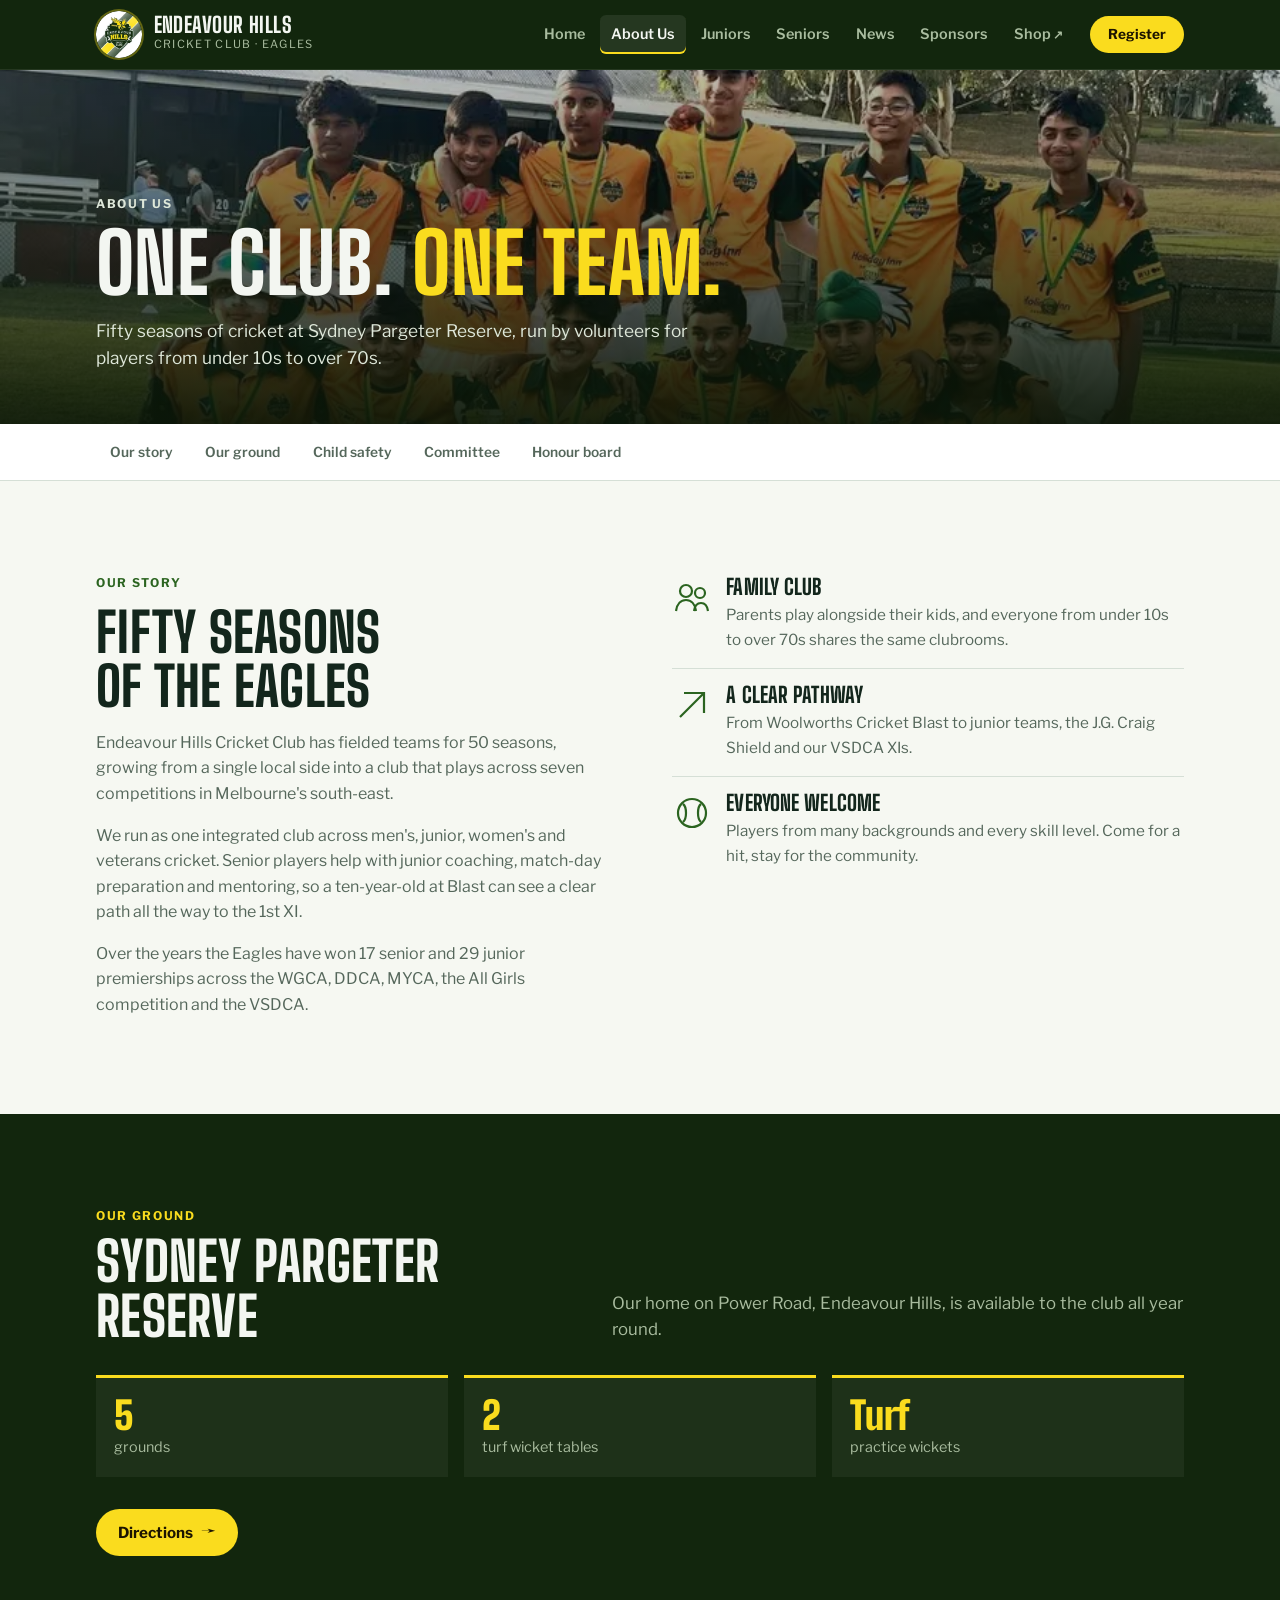
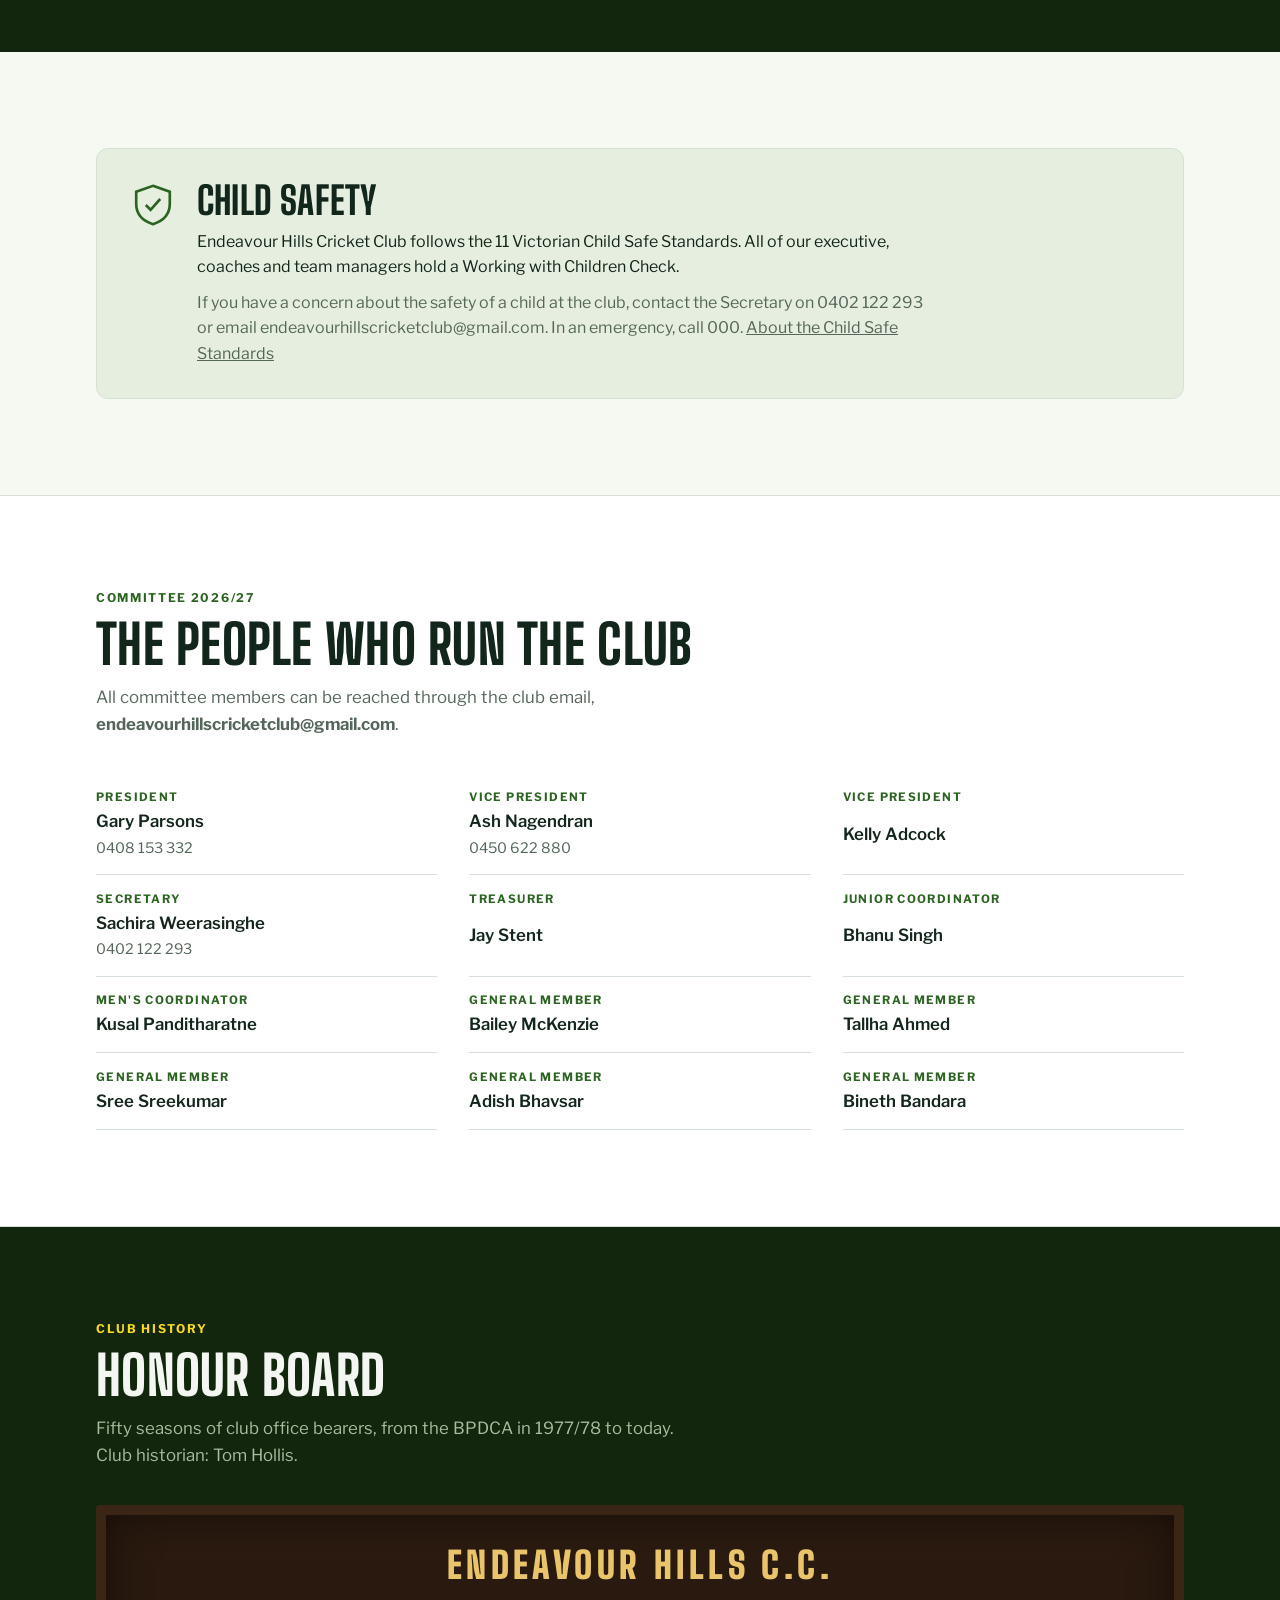
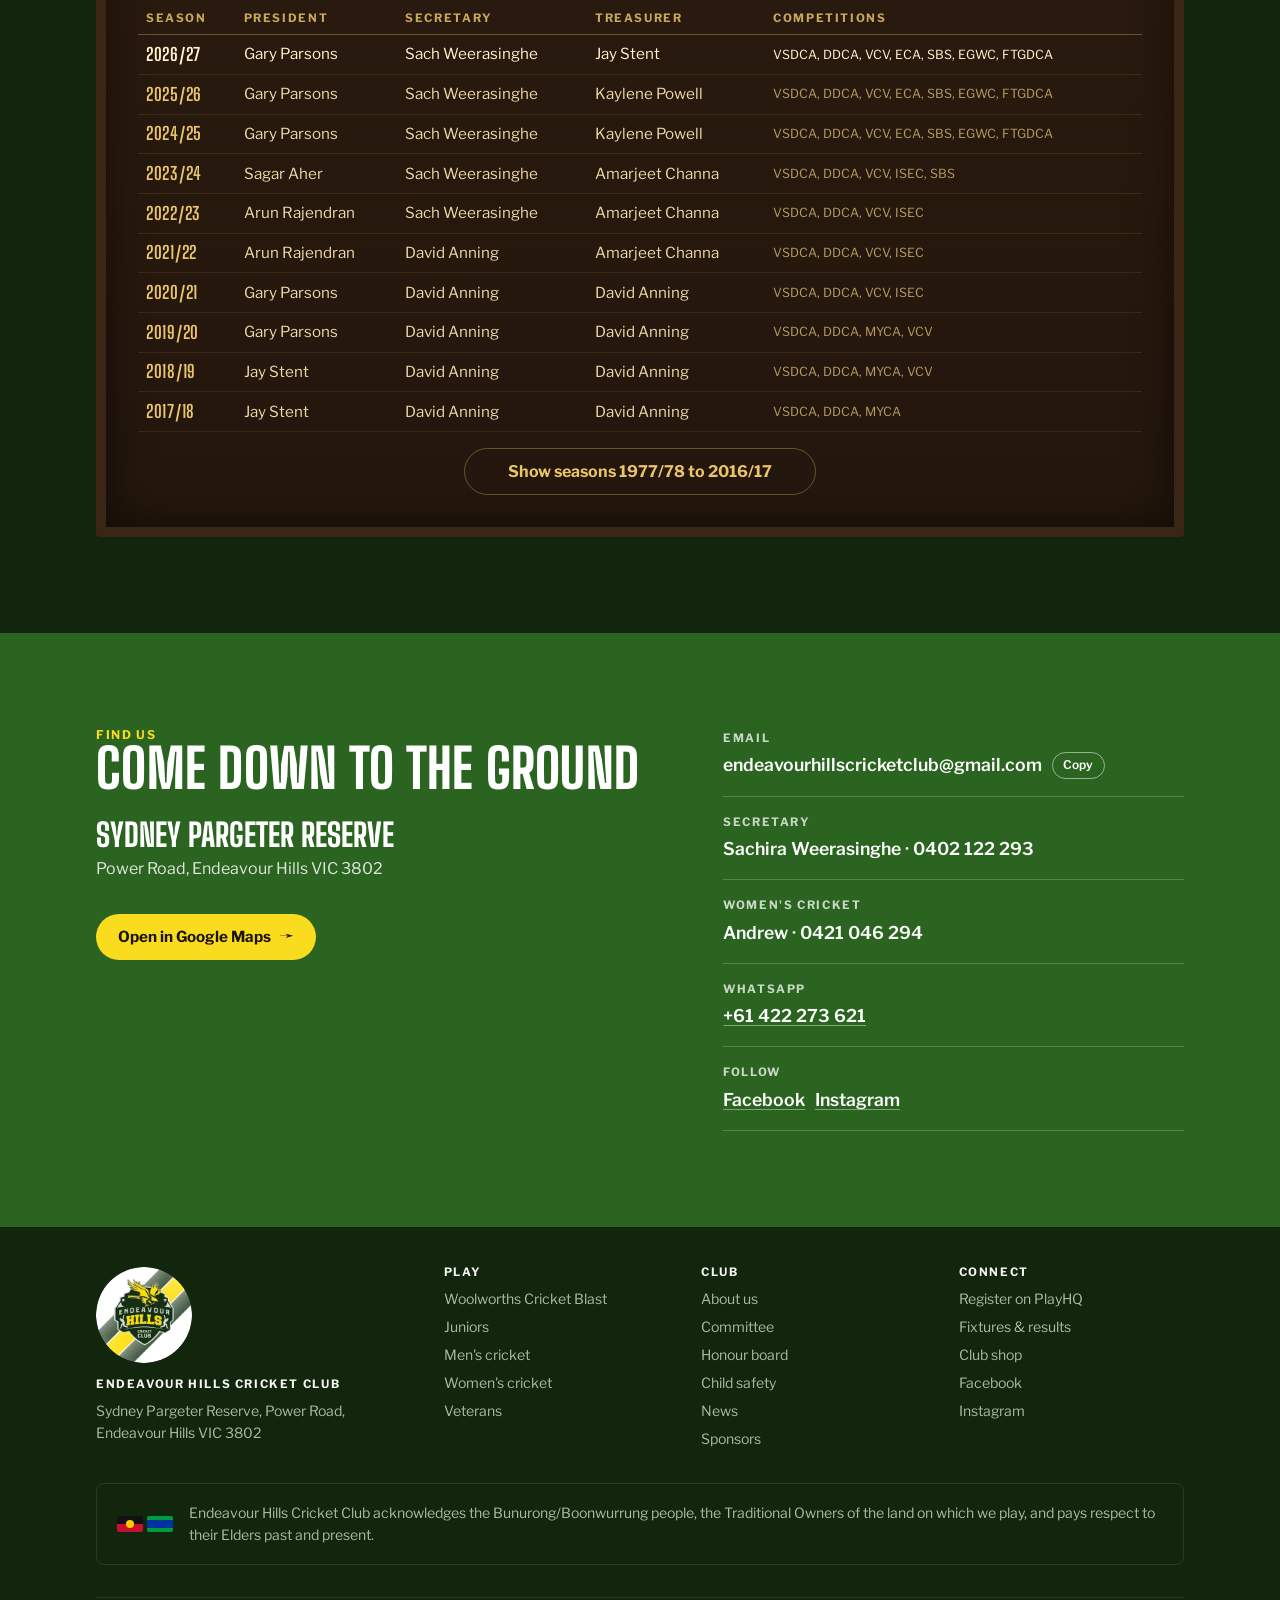
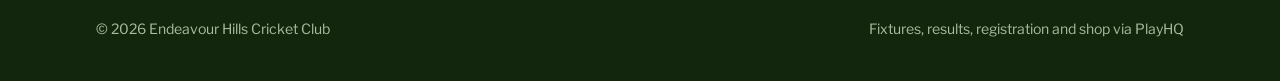
==== about.html @ a8a94d8c "Add files via upload" ====
<!doctype html>
<html lang="en-AU">
<head>
<meta charset="utf-8">
<meta name="viewport" content="width=device-width, initial-scale=1, viewport-fit=cover">
<title>About Us · Endeavour Hills CC</title>
<meta name="description" content="About Endeavour Hills Cricket Club: one-team club, child safety, our ground, the 2026/27 committee and a 50-season honour board.">
<meta property="og:title" content="About Us · Endeavour Hills CC">
<meta property="og:description" content="About Endeavour Hills Cricket Club: one-team club, child safety, our ground, the 2026/27 committee and a 50-season honour board.">
<meta property="og:type" content="website">
<meta property="og:image" content="images/logo-512.webp">
<meta name="theme-color" content="#12260d">
<link rel="icon" type="image/webp" href="images/favicon.webp">
<link rel="preconnect" href="https://fonts.googleapis.com">
<link rel="preconnect" href="https://fonts.gstatic.com" crossorigin>
<link rel="stylesheet" href="https://fonts.googleapis.com/css2?family=Big+Shoulders+Display:wght@600;800;900&family=Libre+Franklin:wght@400;500;600;700&display=swap">
<link rel="stylesheet" href="styles.css">
</head>
<body>
<a class="skip" href="#main">Skip to content</a>
<header class="site-head">
  <div class="wrap head-row">
    <a class="brand" href="index.html" aria-label="Endeavour Hills Cricket Club home">
      <img class="crest" src="images/logo-160.webp" alt="" width="46" height="46">
      <span><b>Endeavour Hills</b><small>Cricket Club · Eagles</small></span>
    </a>
    <nav class="nav" aria-label="Main">
      <a href="index.html">Home</a>
      <a href="about.html" aria-current="page">About Us</a>
      <a href="juniors.html">Juniors</a>
      <a href="seniors.html">Seniors</a>
      <a href="news.html">News</a>
      <a href="sponsors.html">Sponsors</a>
      <a class="ext" href="https://www.playhq.com/cricket-australia/org/endeavour-hills-cricket-club/f1b54310/shop">Shop</a>
    </nav>
    <a class="btn btn-gold head-cta" href="https://www.playhq.com/cricket-australia/org/endeavour-hills-cricket-club/f1b54310">Register</a>
  </div>
</header>

<main id="main">
<section class="page-hero photo" style="background-image: url(images/u14-ftgdca.webp); --pos: 50% 30%">
  <div class="wrap">
    <p class="eyebrow">About us</p>
    <h1>One club. <em>One team.</em></h1>
    <p>Fifty seasons of cricket at Sydney Pargeter Reserve, run by volunteers for players from under 10s to over 70s.</p>
  </div>
</section>
<nav class="subnav" aria-label="On this page"><div class="wrap"><a href="#story">Our story</a><a href="#ground">Our ground</a><a href="#child-safe">Child safety</a><a href="#committee">Committee</a><a href="#history">Honour board</a></div></nav>

<section id="story">
  <div class="wrap about-grid">
    <div class="prose">
      <p class="eyebrow">Our story</p>
      <h2>Fifty seasons of the Eagles</h2>
      <p>Endeavour Hills Cricket Club has fielded teams for 50 seasons, growing from a single local side into a club that plays across seven competitions in Melbourne's south-east.</p>
      <p>We run as one integrated club across men's, junior, women's and veterans cricket. Senior players help with junior coaching, match-day preparation and mentoring, so a ten-year-old at Blast can see a clear path all the way to the 1st XI.</p>
      <p>Over the years the Eagles have won 17 senior and 29 junior premierships across the WGCA, DDCA, MYCA, the All Girls competition and the VSDCA.</p>
    </div>
    <div class="values">
      <div class="value">
        <svg viewBox="0 0 40 40" fill="none" stroke="currentColor" stroke-width="2.2" aria-hidden="true"><circle cx="14" cy="14" r="6"/><circle cx="28" cy="16" r="5"/><path d="M4 34c1-7 5-11 10-11s9 4 10 11M22 34c.7-5 3.3-8 7-8s6.3 3 7 8"/></svg>
        <div><h3>Family club</h3><p>Parents play alongside their kids, and everyone from under 10s to over 70s shares the same clubrooms.</p></div>
      </div>
      <div class="value">
        <svg viewBox="0 0 40 40" fill="none" stroke="currentColor" stroke-width="2.2" aria-hidden="true"><path d="M8 32 32 8M12 8h20v20"/></svg>
        <div><h3>A clear pathway</h3><p>From Woolworths Cricket Blast to junior teams, the J.G. Craig Shield and our VSDCA XIs.</p></div>
      </div>
      <div class="value">
        <svg viewBox="0 0 40 40" fill="none" stroke="currentColor" stroke-width="2.2" aria-hidden="true"><circle cx="20" cy="20" r="14"/><path d="M11 11c4 3 4 15 0 18M29 11c-4 3-4 15 0 18"/></svg>
        <div><h3>Everyone welcome</h3><p>Players from many backgrounds and every skill level. Come for a hit, stay for the community.</p></div>
      </div>
    </div>
  </div>
</section>

<section id="ground" class="dark-sec">
  <div class="wrap">
    <div class="intro2">
      <div class="section-head" style="margin:0">
        <p class="eyebrow">Our ground</p>
        <h2>Sydney Pargeter Reserve</h2>
      </div>
      <p class="lede">Our home on Power Road, Endeavour Hills, is available to the club all year round.</p>
    </div>
    <div class="facility">
      <div><b>5</b><span>grounds</span></div>
      <div><b>2</b><span>turf wicket tables</span></div>
      <div><b>Turf</b><span>practice wickets</span></div>
    </div>
    <div class="more-row"><a class="btn btn-gold" href="https://www.google.com/maps/search/?api=1&amp;query=Sydney+Pargeter+Reserve+Power+Road+Endeavour+Hills+VIC+3802">Directions <span class="arrow">→</span></a></div>
  </div>
</section>

<section id="child-safe">
  <div class="wrap">
    <div class="safe">
      <svg viewBox="0 0 40 40" fill="none" stroke="currentColor" stroke-width="2.2" aria-hidden="true"><path d="M20 4 34 9v10c0 9-6 14.5-14 17C12 33.5 6 28 6 19V9Z"/><path d="m14 20 4 4 8-9"/></svg>
      <div>
        <h2>Child safety</h2>
        <p>Endeavour Hills Cricket Club follows the 11 Victorian Child Safe Standards. All of our executive, coaches and team managers hold a Working with Children Check.</p>
        <p>If you have a concern about the safety of a child at the club, contact the Secretary on 0402 122 293 or email endeavourhillscricketclub@gmail.com. In an emergency, call 000. <a href="https://www.vic.gov.au/child-safe-standards">About the Child Safe Standards</a></p>
      </div>
    </div>
  </div>
</section>

<section id="committee" class="alt">
  <div class="wrap">
    <div class="section-head">
      <p class="eyebrow">Committee 2026/27</p>
      <h2>The people who run the club</h2>
      <p class="lede">All committee members can be reached through the club email, <strong>endeavourhillscricketclub@gmail.com</strong>.</p>
    </div>
    <div class="committee">
      <div class="member"><span class="role">President</span><span class="name">Gary Parsons</span><span class="phone">0408 153 332</span></div>
      <div class="member"><span class="role">Vice President</span><span class="name">Ash Nagendran</span><span class="phone">0450 622 880</span></div>
      <div class="member"><span class="role">Vice President</span><span class="name">Kelly Adcock</span></div>
      <div class="member"><span class="role">Secretary</span><span class="name">Sachira Weerasinghe</span><span class="phone">0402 122 293</span></div>
      <div class="member"><span class="role">Treasurer</span><span class="name">Jay Stent</span></div>
      <div class="member"><span class="role">Junior Coordinator</span><span class="name">Bhanu Singh</span></div>
      <div class="member"><span class="role">Men's Coordinator</span><span class="name">Kusal Panditharatne</span></div>
      <div class="member"><span class="role">General Member</span><span class="name">Bailey McKenzie</span></div>
      <div class="member"><span class="role">General Member</span><span class="name">Tallha Ahmed</span></div>
      <div class="member"><span class="role">General Member</span><span class="name">Sree Sreekumar</span></div>
      <div class="member"><span class="role">General Member</span><span class="name">Adish Bhavsar</span></div>
      <div class="member"><span class="role">General Member</span><span class="name">Bineth Bandara</span></div>
    </div>
  </div>
</section>

<section id="history" class="honour">
  <div class="wrap">
    <div class="section-head">
      <p class="eyebrow">Club history</p>
      <h2>Honour board</h2>
      <p class="lede">Fifty seasons of club office bearers, from the BPDCA in 1977/78 to today. Club historian: Tom Hollis.</p>
    </div>
    <div class="board">
      <p class="board-title">Endeavour Hills C.C.</p>
      <div class="board-scroll">
        <table>
          <thead><tr><th>Season</th><th>President</th><th>Secretary</th><th>Treasurer</th><th>Competitions</th></tr></thead>
          <tbody>
            <tr class="now"><td>2026/27</td><td>Gary Parsons</td><td>Sach Weerasinghe</td><td>Jay Stent</td><td class="comp">VSDCA, DDCA, VCV, ECA, SBS, EGWC, FTGDCA</td></tr>
            <tr><td>2025/26</td><td>Gary Parsons</td><td>Sach Weerasinghe</td><td>Kaylene Powell</td><td class="comp">VSDCA, DDCA, VCV, ECA, SBS, EGWC, FTGDCA</td></tr>
            <tr><td>2024/25</td><td>Gary Parsons</td><td>Sach Weerasinghe</td><td>Kaylene Powell</td><td class="comp">VSDCA, DDCA, VCV, ECA, SBS, EGWC, FTGDCA</td></tr>
            <tr><td>2023/24</td><td>Sagar Aher</td><td>Sach Weerasinghe</td><td>Amarjeet Channa</td><td class="comp">VSDCA, DDCA, VCV, ISEC, SBS</td></tr>
            <tr><td>2022/23</td><td>Arun Rajendran</td><td>Sach Weerasinghe</td><td>Amarjeet Channa</td><td class="comp">VSDCA, DDCA, VCV, ISEC</td></tr>
            <tr><td>2021/22</td><td>Arun Rajendran</td><td>David Anning</td><td>Amarjeet Channa</td><td class="comp">VSDCA, DDCA, VCV, ISEC</td></tr>
            <tr><td>2020/21</td><td>Gary Parsons</td><td>David Anning</td><td>David Anning</td><td class="comp">VSDCA, DDCA, VCV, ISEC</td></tr>
            <tr><td>2019/20</td><td>Gary Parsons</td><td>David Anning</td><td>David Anning</td><td class="comp">VSDCA, DDCA, MYCA, VCV</td></tr>
            <tr><td>2018/19</td><td>Jay Stent</td><td>David Anning</td><td>David Anning</td><td class="comp">VSDCA, DDCA, MYCA, VCV</td></tr>
            <tr><td>2017/18</td><td>Jay Stent</td><td>David Anning</td><td>David Anning</td><td class="comp">VSDCA, DDCA, MYCA</td></tr>
          </tbody>
        </table>
      </div>
      <details>
        <summary>Show seasons 1977/78 to 2016/17</summary>
        <div class="board-scroll">
          <table>
            <thead><tr><th>Season</th><th>President</th><th>Secretary</th><th>Treasurer</th><th>Competitions</th></tr></thead>
            <tbody>
              <tr><td>2016/17</td><td>Darren Goodson / Tom Hollis</td><td>David Anning</td><td>David Anning</td><td class="comp">VSDCA, DDCA, MCA</td></tr>
              <tr><td>2015/16</td><td>Darren Goodson</td><td>David Anning</td><td>David Anning</td><td class="comp">VSDCA, DDCA, MCA</td></tr>
              <tr><td>2014/15</td><td>Darren Goodson</td><td>David Anning</td><td>David Anning</td><td class="comp">VSDCA, DDCA, MCA</td></tr>
              <tr><td>2013/14</td><td>Darren Goodson</td><td>David Anning</td><td>David Anning</td><td class="comp">VSDCA, DDCA</td></tr>
              <tr><td>2012/13</td><td>Darren Goodson</td><td>David Anning</td><td>David Anning</td><td class="comp">VSDCA, DDCA</td></tr>
              <tr><td>2011/12</td><td>Darren Goodson</td><td>David Anning</td><td>Reg Pickering</td><td class="comp">VSDCA, DDCA</td></tr>
              <tr><td>2010/11</td><td>Darren Goodson</td><td>David Anning</td><td>Reg Pickering</td><td class="comp">VSDCA, DDCA</td></tr>
              <tr><td>2009/10</td><td>Darren Goodson</td><td>David Anning</td><td>Reg Pickering</td><td class="comp">VSDCA, DDCA</td></tr>
              <tr><td>2008/09</td><td>Darren Goodson</td><td>David Anning</td><td>Reg Pickering</td><td class="comp">VSDCA, DDCA</td></tr>
              <tr><td>2007/08</td><td>Darren Goodson</td><td>David Anning</td><td>Reg Pickering</td><td class="comp">VSDCA, DDCA</td></tr>
              <tr><td>2006/07</td><td>Darren Goodson</td><td>David Anning</td><td>Reg Pickering</td><td class="comp">VSDCA, DDCA</td></tr>
              <tr><td>2005/06</td><td>Darren Goodson</td><td>David Anning</td><td>Reg Pickering</td><td class="comp">VSDCA, DDCA</td></tr>
              <tr><td>2004/05</td><td>Mark Stevens</td><td>David Anning</td><td>David Anning</td><td class="comp">VSDCA, DDCA</td></tr>
              <tr><td>2003/04</td><td>Wes Dunkley</td><td>David Anning</td><td>David Anning</td><td class="comp">VSDCA, DDCA</td></tr>
              <tr><td>2002/03</td><td>Wes Dunkley</td><td>John Feild</td><td>David Anning</td><td class="comp">VSDCA, DDCA</td></tr>
              <tr><td>2001/02</td><td>Wes Dunkley</td><td>John Feild</td><td>David Anning</td><td class="comp">VSDCA, DDCA</td></tr>
              <tr><td>2000/01</td><td>Greg Hutchinson</td><td>John Feild</td><td>David Anning</td><td class="comp">VSDCA, DDCA</td></tr>
              <tr><td>1999/00</td><td>Greg Hutchinson</td><td>John Feild</td><td>David Anning</td><td class="comp">VSDCA, DDCA</td></tr>
              <tr><td>1998/99</td><td>Greg Hutchinson</td><td>Reg Pickering</td><td>David Anning</td><td class="comp">VSDCA, DDCA</td></tr>
              <tr><td>1997/98</td><td>Rick Cove</td><td>Reg Pickering</td><td>David Anning</td><td class="comp">DDCA</td></tr>
              <tr><td>1996/97</td><td>Rick Cove</td><td>Reg Pickering</td><td>David Anning</td><td class="comp">DDCA</td></tr>
              <tr><td>1995/96</td><td>Rick Cove</td><td>Reg Pickering</td><td>Grant Lingwood-Smith</td><td class="comp">DDCA</td></tr>
              <tr><td>1994/95</td><td>David Anning</td><td>Reg Pickering</td><td>John Feild</td><td class="comp">DDCA</td></tr>
              <tr><td>1993/94</td><td>David Anning</td><td>Reg Pickering</td><td>Gordon Edwards</td><td class="comp">DDCA</td></tr>
              <tr><td>1992/93</td><td>David Anning</td><td>Reg Pickering</td><td>Martin Evans</td><td class="comp">DDCA</td></tr>
              <tr><td>1991/92</td><td>David Anning</td><td>Reg Pickering</td><td>Martin Evans</td><td class="comp">DDCA</td></tr>
              <tr><td>1990/91</td><td>David Anning</td><td>Reg Pickering</td><td>Martin Evans</td><td class="comp">DDCA</td></tr>
              <tr><td>1989/90</td><td>David Anning</td><td>Reg Pickering</td><td>George Marin</td><td class="comp">DDCA</td></tr>
              <tr><td>1988/89</td><td>Anuerin Williams</td><td>Reg Pickering</td><td>Martin Evans</td><td class="comp">DDCA</td></tr>
              <tr><td>1987/88</td><td>David Anning</td><td>Leigh Pettigrew</td><td>Martin Evans</td><td class="comp">DDCA</td></tr>
              <tr><td>1986/87</td><td>David Anning</td><td>Robert Boxall</td><td>Martin Evans</td><td class="comp">DDCA</td></tr>
              <tr><td>1985/86</td><td>David Anning</td><td>Robert Boxall</td><td>Greg Durham</td><td class="comp">DDCA</td></tr>
              <tr><td>1984/85</td><td>Paul Archer</td><td>Robert Boxall</td><td>Greg Durham</td><td class="comp">DDCA</td></tr>
              <tr><td>1983/84</td><td>Paul Archer</td><td>Cathy Anning</td><td>Greg Durham</td><td class="comp">WGCA</td></tr>
              <tr><td>1982/83</td><td>Greg Jones</td><td>Chris Thompson</td><td>Dale Oorloff</td><td class="comp">WGCA</td></tr>
              <tr><td>1981/82</td><td>Greg Jones</td><td>Lindsey Hardman</td><td>George Marin</td><td class="comp">WGCA</td></tr>
              <tr><td>1980/81</td><td>Leigh Pettigrew</td><td>Guy Dunkley</td><td>Jeff Williams</td><td class="comp">WGCA</td></tr>
              <tr><td>1979/80</td><td>Lindsey Hardman</td><td>Leigh Pettigrew</td><td>Robin Hardman</td><td class="comp">BPDCA</td></tr>
              <tr><td>1978/79</td><td>Chris Reynolds</td><td>Ray Cook</td><td>Paul Lelkes</td><td class="comp">BPDCA</td></tr>
              <tr><td>1977/78</td><td>Andy O&#x27;Sullivan</td><td>Ray Cook</td><td>Mary Cook</td><td class="comp">BPDCA</td></tr>
            </tbody>
          </table>
        </div>
      </details>
    </div>
  </div>
</section>

<section id="contact" class="contact">
  <div class="wrap contact-grid">
    <div>
      <p class="eyebrow">Find us</p>
      <h2>Come down to the ground</h2>
      <div class="ground">
        <b>Sydney Pargeter Reserve</b>
        <span>Power Road, Endeavour Hills VIC 3802</span>
      </div>
      <div class="hero-ctas">
        <a class="btn btn-gold" href="https://www.google.com/maps/search/?api=1&amp;query=Sydney+Pargeter+Reserve+Power+Road+Endeavour+Hills+VIC+3802">Open in Google Maps <span class="arrow">→</span></a>
      </div>
    </div>
    <div class="contact-list">
      <div class="contact-item">
        <span class="k">Email</span>
        <span class="v"><span class="copy-src">endeavourhillscricketclub@gmail.com</span><button class="copy" type="button" data-copy="endeavourhillscricketclub@gmail.com">Copy</button></span>
      </div>
      <div class="contact-item"><span class="k">Secretary</span><span class="v">Sachira Weerasinghe · 0402 122 293</span></div>
      <div class="contact-item"><span class="k">Women's cricket</span><span class="v">Andrew · 0421 046 294</span></div>
      <div class="contact-item"><span class="k">WhatsApp</span><span class="v"><a href="https://wa.me/61422273621">+61 422 273 621</a></span></div>
      <div class="contact-item"><span class="k">Follow</span><span class="v"><a href="https://www.facebook.com/EHCCEagles">Facebook</a> <a href="https://www.instagram.com/ehcc.eagles/">Instagram</a></span></div>
    </div>
  </div>
</section>
</main>

<footer class="foot">
  <div class="wrap">
    <div class="foot-grid">
      <div class="foot-club">
        <img class="foot-crest" src="images/logo-512.webp" alt="Endeavour Hills Cricket Club logo" width="96" height="96">
        <h4>Endeavour Hills Cricket Club</h4>
        <p>Sydney Pargeter Reserve, Power Road,<br>Endeavour Hills VIC 3802</p>
      </div>
      <div>
        <h4>Play</h4>
        <ul><li><a href="juniors.html#blast">Woolworths Cricket Blast</a></li><li><a href="juniors.html">Juniors</a></li><li><a href="seniors.html">Men's cricket</a></li><li><a href="seniors.html#women">Women's cricket</a></li><li><a href="seniors.html#veterans">Veterans</a></li></ul>
      </div>
      <div>
        <h4>Club</h4>
        <ul><li><a href="about.html">About us</a></li><li><a href="about.html#committee">Committee</a></li><li><a href="about.html#history">Honour board</a></li><li><a href="about.html#child-safe">Child safety</a></li><li><a href="news.html">News</a></li><li><a href="sponsors.html">Sponsors</a></li></ul>
      </div>
      <div>
        <h4>Connect</h4>
        <ul><li><a href="https://www.playhq.com/cricket-australia/org/endeavour-hills-cricket-club/f1b54310">Register on PlayHQ</a></li><li><a href="https://www.playhq.com/cricket-australia/org/endeavour-hills-cricket-club/f1b54310">Fixtures &amp; results</a></li><li><a href="https://www.playhq.com/cricket-australia/org/endeavour-hills-cricket-club/f1b54310/shop">Club shop</a></li><li><a href="https://www.facebook.com/EHCCEagles">Facebook</a></li><li><a href="https://www.instagram.com/ehcc.eagles/">Instagram</a></li></ul>
      </div>
    </div>
    <div class="ack">
      <div class="ack-flags" aria-hidden="true"><span class="ab"></span><span class="ts"></span></div>
      <p>Endeavour Hills Cricket Club acknowledges the Bunurong/Boonwurrung people, the Traditional Owners of the land on which we play, and pays respect to their Elders past and present.</p>
    </div>
    <div class="foot-base"><span>© 2026 Endeavour Hills Cricket Club</span><span>Fixtures, results, registration and shop via PlayHQ</span></div>
  </div>
</footer>

<div class="lightbox" id="lightbox" hidden role="dialog" aria-modal="true" aria-label="Photo viewer">
  <button type="button" id="lightbox-close">Close</button>
  <img id="lightbox-img" alt="">
</div>
<script src="script.js"></script>
</body>
</html>
---- styles.css ----
/* Layout: clubhouse scoreboard hero, then a junior-to-veteran pathway, honour board, and plain club info. */
:root {
  --paper: #f6f8f2;
  --surface: #ffffff;
  --ink: #13261c;
  --muted: #55675b;
  --line: #d5dfd6;
  --green: #2b6420;
  --green-soft: #e6efdf;
  --gold: #fadc1e;
  --gold-ink: #6b5a00;
  --board: #12260d;
  --board-2: #1a3416;
  --board-ink: #f3f6f1;
  --board-dim: #a9bc9f;
  --f-display: "Big Shoulders Display", "Arial Narrow", "Roboto Condensed", Impact, sans-serif;
  --f-body: "Libre Franklin", "Helvetica Neue", Arial, sans-serif;
  --wrap: 72rem;
}
@media (prefers-color-scheme: dark) {
  :root:not([data-theme="light"]) {
    --paper: #0d150a; --surface: #141f10; --ink: #e8eee4; --muted: #a2b39a; --line: #263822;
    --green: #8fd06a; --green-soft: #1d3317; --gold: #fadc1e; --gold-ink: #fadc1e;
    color-scheme: dark;
  }
}
:root[data-theme="dark"] {
  --paper: #0d150a; --surface: #141f10; --ink: #e8eee4; --muted: #a2b39a; --line: #263822;
  --green: #8fd06a; --green-soft: #1d3317; --gold: #fadc1e; --gold-ink: #fadc1e;
  color-scheme: dark;
}

* { box-sizing: border-box; }
html { scroll-behavior: smooth; }
[id] { scroll-margin-top: 5.5rem; }
@media (prefers-reduced-motion: reduce) { html { scroll-behavior: auto; } * { animation: none !important; transition: none !important; } }
body { margin: 0; background: var(--paper); color: var(--ink); font: 400 1rem/1.6 var(--f-body); }
a { color: inherit; }
:focus-visible { outline: 3px solid var(--gold); outline-offset: 2px; border-radius: 3px; }
.wrap { max-width: var(--wrap); margin-inline: auto; padding-inline: clamp(1rem, 4vw, 2rem); }
h1, h2, h3 { font-family: var(--f-display); font-weight: 800; line-height: 1; text-wrap: balance; margin: 0; letter-spacing: .005em; }
h2 { font-size: clamp(2.2rem, 5vw, 3.4rem); text-transform: uppercase; }
h3 { font-size: 1.6rem; text-transform: uppercase; }
p { margin: 0; }
.eyebrow { font: 700 .75rem/1 var(--f-body); letter-spacing: .14em; text-transform: uppercase; color: var(--green); }
.lede { color: var(--muted); max-width: 38rem; font-size: 1.05rem; }
section { padding-block: clamp(3.5rem, 8vw, 6rem); }
.section-head { display: grid; gap: .8rem; margin-bottom: 2.25rem; }

/* Buttons */
.btn { display: inline-flex; align-items: center; gap: .5rem; padding: .8rem 1.25rem; border-radius: 999px; font: 700 .95rem/1 var(--f-body); text-decoration: none; border: 2px solid transparent; transition: transform .15s ease, background-color .15s ease; }
.btn:hover { transform: translateY(-1px); }
.btn-gold { background: var(--gold); color: #1c1400; }
.btn-gold:hover { background: #ffe95c; }
.btn-ghost { border-color: rgba(255,255,255,.4); color: var(--board-ink); }
.btn-ghost:hover { background: rgba(255,255,255,.08); }
.btn-line { border-color: var(--line); color: var(--ink); background: var(--surface); }
.btn-line:hover { border-color: var(--green); }
.arrow { font-family: var(--f-display); font-size: 1.1em; }

/* Header */
.site-head { position: sticky; top: env(safe-area-inset-top, 0px); z-index: 20; background: var(--board); color: var(--board-ink); border-bottom: 1px solid rgba(255,255,255,.08); }
.head-row { display: flex; align-items: center; gap: 1rem; padding-block: .7rem; }
.brand { display: flex; align-items: center; gap: .7rem; text-decoration: none; flex-shrink: 0; }
.brand .crest { width: 2.9rem; height: 2.9rem; border-radius: 50%; display: block; box-shadow: 0 0 0 2px rgba(250,220,30,.35); }
.brand b { display: block; font: 800 1.35rem/0.95 var(--f-display); text-transform: uppercase; letter-spacing: .02em; }
.brand small { display: block; font-size: .7rem; letter-spacing: .12em; text-transform: uppercase; color: var(--board-dim); }
.nav { display: flex; gap: .2rem; margin-left: auto; overflow-x: auto; scrollbar-width: none; }
.nav::-webkit-scrollbar { display: none; }
.nav a { padding: .5rem .7rem; border-radius: 6px; text-decoration: none; font-weight: 600; font-size: .9rem; white-space: nowrap; color: var(--board-dim); }
.nav a:hover { color: var(--board-ink); background: rgba(255,255,255,.06); }
.head-cta { padding: .6rem 1rem; font-size: .85rem; flex-shrink: 0; }
@media (max-width: 860px) {
  .head-row { flex-wrap: wrap; row-gap: .4rem; }
  .nav { order: 3; width: 100%; margin-left: -.7rem; }
  .head-cta { margin-left: auto; }
}

/* Hero */
.hero { background: var(--board); color: var(--board-ink); padding-block: clamp(2.5rem, 6vw, 4.5rem) clamp(3rem, 7vw, 5rem); position: relative; overflow: hidden; }
.hero::before { content: ""; position: absolute; inset: 0; background: repeating-linear-gradient(90deg, transparent 0 7.5rem, rgba(255,255,255,.025) 7.5rem 15rem); pointer-events: none; }
.hero-grid { position: relative; display: grid; grid-template-columns: minmax(0, 1fr); gap: clamp(2rem, 5vw, 4rem); align-items: center; }
@media (max-width: 860px) { .hero-grid { grid-template-columns: minmax(0, 1fr); } }
.hero .eyebrow { color: var(--gold); }
.hero h1 { max-width: 16ch; font-size: clamp(3.2rem, 9vw, 6.4rem); text-transform: uppercase; line-height: .88; margin-top: 1rem; }
.hero h1 em { font-style: normal; color: var(--gold); }
.hero p.sub { margin-top: 1.4rem; max-width: 34rem; font-size: 1.1rem; color: var(--board-dim); }
.hero p.sub strong { color: var(--board-ink); font-weight: 600; }
.hero-ctas { display: flex; flex-wrap: wrap; gap: .75rem; margin-top: 2rem; }

/* Scoreboard */
.scoreboard { background: var(--board-2); border: 6px solid #24421d; border-radius: 6px; padding: 1rem; box-shadow: inset 0 0 0 1px rgba(255,255,255,.05), 0 20px 50px rgba(0,0,0,.35); }
.sb-title { display: flex; justify-content: space-between; align-items: baseline; gap: 1rem; padding: .2rem .3rem .9rem; border-bottom: 1px dashed rgba(255,255,255,.18); margin-bottom: .8rem; }
.sb-title span { font: 800 1.5rem/1 var(--f-display); letter-spacing: .08em; text-transform: uppercase; }
.sb-name { display: inline-flex; align-items: center; gap: .55rem; }
.sb-name img { width: 2.1rem; height: 2.1rem; border-radius: 50%; }
.sb-title small { font-size: .7rem; letter-spacing: .14em; text-transform: uppercase; color: var(--board-dim); }
.sb-row { display: flex; align-items: center; justify-content: space-between; gap: .75rem; padding: .45rem .3rem; }
.sb-row + .sb-row { border-top: 1px solid rgba(255,255,255,.06); }
.sb-label { font: 600 1.05rem/1.1 var(--f-display); letter-spacing: .1em; text-transform: uppercase; color: var(--board-dim); }
.tiles { display: flex; gap: .3rem; }
.tile { display: grid; place-items: center; min-width: 2.6rem; height: 3.1rem; padding-inline: .35rem; background: #070f05; color: var(--board-ink); border-radius: 3px; font: 900 2.1rem/1 var(--f-display); font-variant-numeric: tabular-nums; box-shadow: inset 0 -1.55rem 0 rgba(255,255,255,.03), inset 0 0 0 1px rgba(255,255,255,.06); position: relative; }
.tile::after { content: ""; position: absolute; left: 0; right: 0; top: 50%; height: 1px; background: rgba(0,0,0,.6); }
.tile.gold { color: var(--gold); }
.tile.wide { font-size: 1.55rem; letter-spacing: .04em; }
.sb-foot { margin-top: .8rem; padding: .7rem .3rem 0; border-top: 1px dashed rgba(255,255,255,.18); font-size: .78rem; letter-spacing: .1em; text-transform: uppercase; color: var(--board-dim); display: flex; justify-content: space-between; gap: 1rem; flex-wrap: wrap; }

/* Quick links strip */
.quick { background: var(--gold); color: #1c1400; }
.quick-row { display: grid; grid-template-columns: repeat(4, minmax(0, 1fr)); }
.quick a { display: flex; justify-content: space-between; align-items: center; gap: .5rem; padding: 1.1rem 1rem; text-decoration: none; font: 800 1.3rem/1 var(--f-display); text-transform: uppercase; letter-spacing: .03em; border-left: 1px solid rgba(0,0,0,.12); }
.quick a:last-child { border-right: 1px solid rgba(0,0,0,.12); }
.quick a:hover { background: rgba(0,0,0,.06); }
@media (max-width: 760px) { .quick-row { grid-template-columns: repeat(2, minmax(0, 1fr)); } .quick a { border-bottom: 1px solid rgba(0,0,0,.12); } }

/* Pathway */
.pathway { display: grid; grid-template-columns: repeat(3, minmax(0, 1fr)); gap: 1rem; }
@media (max-width: 960px) { .pathway { grid-template-columns: repeat(2, minmax(0, 1fr)); } }
@media (max-width: 600px) { .pathway { grid-template-columns: minmax(0, 1fr); } }
.path { background: var(--surface); border: 1px solid var(--line); border-radius: 10px; overflow: hidden; display: grid; grid-template-rows: auto 1fr; min-width: 0; }
.path-photo { margin: 0; aspect-ratio: 3 / 2; max-width: 100%; overflow: hidden; background: var(--board-2); position: relative; }
.path-photo img { width: 100%; height: 100%; object-fit: cover; display: block; }
.path-photo figcaption { position: absolute; left: .6rem; bottom: .6rem; right: .6rem; font-size: .72rem; font-weight: 600; letter-spacing: .04em; color: #fff; background: rgba(10,20,8,.72); padding: .3rem .55rem; border-radius: 4px; width: fit-content; max-width: calc(100% - 1.2rem); }
.path-photo.vets { display: grid; place-items: center; align-content: center; gap: .6rem; background: radial-gradient(circle at 50% 40%, var(--board-2), var(--board)); color: var(--board-ink); }
.path-photo.vets img { width: 5.5rem; height: 5.5rem; border-radius: 50%; }
.path-photo.vets span { font: 900 2.1rem/1 var(--f-display); letter-spacing: .08em; color: var(--gold); }
.path-body { padding: 1.3rem 1.4rem 1.4rem; display: grid; grid-template-rows: auto auto 1fr auto; gap: .8rem; }
.path-top { display: flex; justify-content: space-between; align-items: center; gap: .5rem; }
.age { font: 800 1.05rem/1 var(--f-display); letter-spacing: .06em; text-transform: uppercase; background: var(--green-soft); color: var(--green); padding: .4rem .6rem; border-radius: 4px; }
.path-kind { font-size: .72rem; letter-spacing: .12em; text-transform: uppercase; color: var(--muted); font-weight: 600; }
.path p { color: var(--muted); font-size: .95rem; }
.facts { display: grid; gap: .35rem; font-size: .88rem; margin: 0; }
.facts div { display: grid; grid-template-columns: 4.6rem minmax(0, 1fr); gap: .5rem; }
.facts dt { font-weight: 700; color: var(--ink); }
.facts dd { margin: 0; color: var(--muted); }
.path a.more { font-weight: 700; color: var(--green); text-decoration: none; font-size: .92rem; }
.path a.more:hover { text-decoration: underline; }
.path.feature { background: var(--board); color: var(--board-ink); border-color: var(--board); }
.path.feature .age { background: var(--gold); color: #1c1400; }
.path.feature p, .path.feature dd, .path.feature .path-kind { color: var(--board-dim); }
.path.feature dt { color: var(--board-ink); }
.path.feature a.more { color: var(--gold); }
.round-year { margin-top: 1.5rem; padding: 1rem 1.25rem; border: 1px dashed var(--line); border-radius: 10px; color: var(--muted); font-size: .95rem; }
.round-year strong { color: var(--ink); }

/* News */
.news-grid { display: grid; grid-template-columns: repeat(2, minmax(0, 1fr)); gap: 2rem 1.5rem; }
@media (max-width: 860px) { .news-grid { grid-template-columns: minmax(0, 1fr); } }
.post { border-top: 3px solid var(--ink); padding-top: 1.1rem; display: grid; grid-template-columns: minmax(0, 9.5rem) minmax(0, 1fr); gap: 1.1rem; align-items: start; min-width: 0; }
@media (max-width: 460px) { .post { grid-template-columns: minmax(0, 1fr); } .poster { max-width: 14rem; } }
.poster { display: block; padding: 0; border: 1px solid var(--line); border-radius: 6px; overflow: hidden; background: var(--board); cursor: zoom-in; aspect-ratio: 4 / 5; width: 100%; max-width: 100%; position: relative; }
.poster img { width: 100%; height: 100%; object-fit: cover; object-position: top; display: block; transition: transform .2s ease; }
.poster:hover img { transform: scale(1.03); }
.poster::after { content: "View"; position: absolute; right: .4rem; bottom: .4rem; font: 700 .68rem/1 var(--f-body); letter-spacing: .08em; text-transform: uppercase; background: rgba(0,0,0,.65); color: #fff; padding: .3rem .45rem; border-radius: 3px; }
.post-body { display: grid; gap: .65rem; align-content: start; min-width: 0; }
.post .when { font-size: .75rem; letter-spacing: .12em; text-transform: uppercase; color: var(--green); font-weight: 700; }
.post h3 { font-size: 1.75rem; }
.post p { color: var(--muted); font-size: .95rem; }
.post ul { margin: 0; padding-left: 1.1rem; color: var(--muted); display: grid; gap: .2rem; font-size: .93rem; }
.post .note { font-size: .88rem; padding: .7rem .9rem; background: var(--green-soft); border-radius: 6px; color: var(--ink); }
.squad { list-style: none; padding: 0 !important; display: grid !important; grid-template-columns: repeat(2, minmax(0, 1fr)); gap: .15rem 1rem !important; color: var(--ink) !important; font-size: .9rem; }
.post a.more { font-weight: 700; color: var(--green); text-decoration: none; font-size: .92rem; }
.post a.more:hover { text-decoration: underline; }

/* Premiers */
.premiers { background: var(--surface); border-top: 1px solid var(--line); }
.flags { display: grid; grid-template-columns: repeat(2, minmax(0, 1fr)); gap: 1.25rem; }
@media (max-width: 700px) { .flags { grid-template-columns: minmax(0, 1fr); } }
.flag { margin: 0; display: grid; gap: .7rem; min-width: 0; }
.flag button { padding: 0; border: 0; border-radius: 8px; overflow: hidden; cursor: zoom-in; aspect-ratio: 4 / 3; max-width: 100%; background: var(--board); display: block; }
.flag img { width: 100%; height: 100%; object-fit: cover; display: block; transition: transform .25s ease; }
.flag button:hover img { transform: scale(1.02); }
.flag.wide { grid-column: 1 / -1; }
.flag.wide button { aspect-ratio: 1999 / 1413; }
.flag-note { font-size: .9rem; color: var(--muted); margin-top: -.3rem; }
.flag figcaption { display: flex; justify-content: space-between; align-items: baseline; gap: 1rem; flex-wrap: wrap; }
.flag figcaption b { font: 800 1.45rem/1 var(--f-display); text-transform: uppercase; }
.flag figcaption span { font-size: .8rem; letter-spacing: .1em; text-transform: uppercase; color: var(--muted); font-weight: 600; }

/* Lightbox */
.lightbox { position: fixed; inset: 0; z-index: 50; background: rgba(5,10,4,.9); display: grid; place-items: center; padding: calc(env(safe-area-inset-top, 0px) + 3.5rem) 1rem calc(env(safe-area-inset-bottom, 0px) + 1rem); }
.lightbox img { max-width: min(100%, 60rem); max-height: 100%; object-fit: contain; border-radius: 4px; box-shadow: 0 20px 60px rgba(0,0,0,.5); }
.lightbox button { position: absolute; top: calc(env(safe-area-inset-top, 0px) + .8rem); right: 1rem; font: 700 .9rem/1 var(--f-body); padding: .65rem 1rem; border-radius: 999px; border: 1px solid rgba(255,255,255,.4); background: transparent; color: #fff; cursor: pointer; }

/* About */
.about { background: var(--surface); border-block: 1px solid var(--line); }
.about-grid { display: grid; grid-template-columns: minmax(0, 1fr) minmax(0, 1fr); gap: clamp(2rem, 5vw, 4rem); }
@media (max-width: 860px) { .about-grid { grid-template-columns: minmax(0, 1fr); } }
.prose { display: grid; gap: 1rem; max-width: 36rem; }
.prose p { color: var(--muted); }
.prose p:first-child { color: var(--ink); font-size: 1.15rem; }
.values { display: grid; gap: 1rem; align-content: start; }
.value { display: grid; grid-template-columns: 2.5rem minmax(0, 1fr); gap: .9rem; padding-bottom: 1rem; border-bottom: 1px solid var(--line); }
.value:last-child { border-bottom: 0; }
.value svg { width: 2.5rem; height: 2.5rem; color: var(--green); }
.value h3 { font-size: 1.35rem; margin-bottom: .3rem; }
.value p { color: var(--muted); font-size: .95rem; }

/* Committee */
.committee { display: grid; grid-template-columns: repeat(3, minmax(0, 1fr)); gap: 0 2rem; }
@media (max-width: 860px) { .committee { grid-template-columns: repeat(2, minmax(0, 1fr)); } }
@media (max-width: 520px) { .committee { grid-template-columns: minmax(0, 1fr); } }
.member { display: grid; gap: .1rem; padding-block: .9rem; border-bottom: 1px solid var(--line); min-width: 0; }
.member .role { font-size: .72rem; letter-spacing: .12em; text-transform: uppercase; color: var(--green); font-weight: 700; }
.member .name { font-weight: 600; font-size: 1.05rem; }
.member .phone { font-size: .9rem; color: var(--muted); font-variant-numeric: tabular-nums; }

/* Honour board */
.honour { background: var(--board); color: var(--board-ink); }
.honour .eyebrow { color: var(--gold); }
.honour .lede { color: var(--board-dim); }
.board { background: linear-gradient(180deg, #2a1a0f, #23160c); border: 10px solid #3b2615; border-radius: 4px; padding: clamp(1rem, 3vw, 2rem); box-shadow: inset 0 0 40px rgba(0,0,0,.5); }
.board-title { text-align: center; font: 900 clamp(1.6rem, 4vw, 2.3rem)/1 var(--f-display); text-transform: uppercase; letter-spacing: .12em; color: #e9c46a; margin-bottom: 1.25rem; }
.board-scroll { overflow-x: auto; }
.board table { width: 100%; min-width: 34rem; border-collapse: collapse; color: #ecd9a8; font-variant-numeric: tabular-nums; }
.board th { font: 700 .72rem/1 var(--f-body); letter-spacing: .14em; text-transform: uppercase; text-align: left; padding: .6rem .5rem; color: #c9a95a; border-bottom: 1px solid rgba(233,196,106,.35); }
.board td { padding: .45rem .5rem; border-bottom: 1px solid rgba(233,196,106,.1); font-size: .95rem; }
.board td:first-child { font: 700 1.1rem/1 var(--f-display); letter-spacing: .04em; color: #e9c46a; white-space: nowrap; }
.board td.comp { font-size: .78rem; color: #b49a62; }
.board tr.now td { color: #fff3cf; }
.board details { margin-top: 1rem; }
.board summary { cursor: pointer; text-align: center; font-weight: 700; color: #e9c46a; padding: .6rem; border: 1px solid rgba(233,196,106,.35); border-radius: 999px; list-style: none; max-width: 22rem; margin-inline: auto; }
.board summary::-webkit-details-marker { display: none; }
.board details[open] summary { margin-bottom: 1rem; }

/* Sponsors */
.sponsors { display: grid; grid-template-columns: repeat(auto-fit, minmax(min(100%, 13rem), 1fr)); gap: 1rem; }
.sponsor { display: grid; grid-template-rows: auto 1fr; background: var(--surface); border: 1px solid var(--line); border-radius: 10px; overflow: hidden; text-decoration: none; transition: border-color .15s ease, transform .15s ease; min-width: 0; }
a.sponsor:hover { border-color: var(--green); transform: translateY(-2px); }
.plate { display: grid; place-items: center; height: 8.5rem; padding: 1rem 1.25rem; background: #ffffff; border-bottom: 1px solid var(--line); }
.plate.navy { background: #002154; }
.plate img { max-width: 100%; max-height: 100%; width: auto; height: auto; object-fit: contain; display: block; }
.sp-text { display: grid; gap: .3rem; align-content: start; padding: 1rem 1.2rem 1.2rem; }
.sponsor b { font: 800 1.2rem/1.05 var(--f-display); text-transform: uppercase; }
.sponsor .sp-text span { font-size: .86rem; color: var(--muted); }
.sponsor small { font-size: .8rem; color: var(--green); font-weight: 700; overflow-wrap: anywhere; }
.sponsor-cta { margin-top: 1.5rem; display: flex; flex-wrap: wrap; align-items: center; gap: 1rem; color: var(--muted); }

/* Find us + contact */
.contact { background: var(--green); color: #fff; }
:root[data-theme="dark"] .contact, .contact { --c-bg: var(--green); }
.contact-grid { display: grid; grid-template-columns: minmax(0, 1.1fr) minmax(0, .9fr); gap: clamp(2rem, 5vw, 4rem); }
@media (max-width: 860px) { .contact-grid { grid-template-columns: minmax(0, 1fr); } }
.contact .eyebrow { color: var(--gold); }
.contact h2 { color: #fff; }
.ground { margin-top: 1.5rem; display: grid; gap: .3rem; }
.ground b { font: 800 2rem/1 var(--f-display); text-transform: uppercase; }
.ground span { opacity: .85; }
.contact .btn-line { background: transparent; color: #fff; border-color: rgba(255,255,255,.5); }
.contact .btn-line:hover { border-color: #fff; }
.contact-list { display: grid; gap: 0; align-content: start; }
.contact-item { display: grid; gap: .25rem; padding-block: 1rem; border-bottom: 1px solid rgba(255,255,255,.2); }
.contact-item:first-child { padding-top: 0; }
.contact-item .k { font-size: .72rem; letter-spacing: .14em; text-transform: uppercase; opacity: .75; font-weight: 700; }
.contact-item .v { font-size: 1.1rem; font-weight: 600; overflow-wrap: anywhere; display: flex; flex-wrap: wrap; align-items: center; gap: .6rem; }
.contact-item a { text-decoration-color: rgba(255,255,255,.4); text-underline-offset: 3px; }
.copy { font: 600 .75rem/1 var(--f-body); padding: .4rem .65rem; border-radius: 999px; border: 1px solid rgba(255,255,255,.5); background: transparent; color: #fff; cursor: pointer; }
.copy:hover { background: rgba(255,255,255,.12); }
@media (prefers-color-scheme: dark) { :root:not([data-theme="light"]) .contact { background: #1a3a14; } }
:root[data-theme="dark"] .contact { background: #1a3a14; }

/* Footer */
.foot { background: var(--board); color: var(--board-dim); font-size: .88rem; padding-block: 2.5rem; }
.foot-grid { display: grid; grid-template-columns: minmax(0, 1.4fr) repeat(3, minmax(0, 1fr)); gap: 2rem; }
@media (max-width: 760px) { .foot-grid { grid-template-columns: repeat(2, minmax(0, 1fr)); } .foot-grid > :first-child { grid-column: 1 / -1; } }
.foot-crest { width: 6rem; height: 6rem; border-radius: 50%; display: block; margin-bottom: 1rem; }
.foot h4 { margin: 0 0 .6rem; font: 700 .72rem/1 var(--f-body); letter-spacing: .14em; text-transform: uppercase; color: var(--board-ink); }
.foot ul { list-style: none; margin: 0; padding: 0; display: grid; gap: .35rem; }
.foot a { text-decoration: none; }
.foot a:hover { color: var(--board-ink); }
.foot-base { margin-top: 2rem; padding-top: 1.25rem; border-top: 1px solid rgba(255,255,255,.08); display: flex; flex-wrap: wrap; justify-content: space-between; gap: .75rem; }

/* Load moment: scoreboard tiles flip in once */
@keyframes flip { from { transform: rotateX(-80deg); } to { transform: rotateX(0); } }
.tile { animation: flip .5s cubic-bezier(.2,.8,.2,1) both; transform-origin: 50% 50%; }
.sb-row:nth-of-type(2) .tile { animation-delay: .08s; }
.sb-row:nth-of-type(3) .tile { animation-delay: .16s; }
.sb-row:nth-of-type(4) .tile { animation-delay: .24s; }
.sb-row:nth-of-type(5) .tile { animation-delay: .32s; }

/* ---- Multi-page additions ---- */
.nav a[aria-current="page"] { color: var(--board-ink); background: rgba(255,255,255,.08); box-shadow: inset 0 -2px 0 var(--gold); }
.nav .ext::after { content: " \2197"; font-size: .8em; }
.page-hero { background: var(--board); color: var(--board-ink); padding-block: clamp(2.5rem, 6vw, 4rem); position: relative; overflow: hidden; }
.page-hero::before { content: ""; position: absolute; inset: 0; background: repeating-linear-gradient(90deg, transparent 0 7.5rem, rgba(255,255,255,.025) 7.5rem 15rem); pointer-events: none; }
.page-hero .wrap { position: relative; display: grid; gap: 1rem; }
.page-hero .eyebrow { color: var(--gold); }
.page-hero h1 { font-size: clamp(3rem, 8vw, 5.2rem); text-transform: uppercase; line-height: .9; }
.page-hero h1 em { font-style: normal; color: var(--gold); }
.page-hero p { color: var(--board-dim); max-width: 38rem; font-size: 1.08rem; }
.page-hero .hero-ctas { margin-top: .5rem; }
.alt { background: var(--surface); border-block: 1px solid var(--line); }
.split { display: grid; grid-template-columns: minmax(0, 1fr) minmax(0, 1fr); gap: clamp(1.75rem, 5vw, 3.5rem); align-items: center; }
.split.flip > :first-child { order: 2; }
@media (max-width: 860px) { .split { grid-template-columns: minmax(0, 1fr); } .split.flip > :first-child { order: 0; } }
.split-photo { margin: 0; border-radius: 10px; overflow: hidden; aspect-ratio: 4 / 3; max-width: 100%; background: var(--board-2); position: relative; }
.split-photo img { width: 100%; height: 100%; object-fit: cover; display: block; }
.split-photo figcaption { position: absolute; left: .75rem; bottom: .75rem; font-size: .78rem; font-weight: 600; color: #fff; background: rgba(10,20,8,.75); padding: .35rem .6rem; border-radius: 4px; max-width: calc(100% - 1.5rem); }
.split-body { display: grid; gap: 1rem; align-content: start; min-width: 0; }
.split-body h2 { font-size: clamp(2rem, 4.5vw, 3rem); }
.split-body p { color: var(--muted); }
.split-body .facts { font-size: .95rem; }
.split-body .facts div { grid-template-columns: 5.5rem minmax(0, 1fr); }
.split-body .note { font-size: .9rem; padding: .8rem 1rem; background: var(--green-soft); border-radius: 6px; color: var(--ink); }
.inline-poster { display: flex; align-items: center; gap: .9rem; }
.inline-poster .poster { width: 6.5rem; flex-shrink: 0; }
.inline-poster span { font-size: .9rem; color: var(--muted); }
.vets-panel { display: grid; place-items: center; align-content: center; gap: .8rem; background: radial-gradient(circle at 50% 40%, var(--board-2), var(--board)); }
.vets-panel img { width: 8rem; height: 8rem; border-radius: 50%; object-fit: cover; }
.vets-panel span { font: 900 2.6rem/1 var(--f-display); letter-spacing: .08em; color: var(--gold); }
.more-row { margin-top: 2rem; display: flex; flex-wrap: wrap; gap: .75rem; align-items: center; }
.strip { display: grid; grid-template-columns: repeat(5, minmax(0, 1fr)); gap: .75rem; }
@media (max-width: 860px) { .strip { grid-template-columns: repeat(3, minmax(0, 1fr)); } }
@media (max-width: 520px) { .strip { grid-template-columns: repeat(2, minmax(0, 1fr)); } }
.strip a { display: grid; place-items: center; height: 5.5rem; padding: .75rem 1rem; background: #ffffff; border: 1px solid var(--line); border-radius: 8px; transition: border-color .15s ease, transform .15s ease; }
.strip a.navy { background: #002154; }
.strip a:hover { border-color: var(--green); transform: translateY(-2px); }
.strip img { max-width: 100%; max-height: 100%; object-fit: contain; display: block; }


/* =================== v2 =================== */
.strip img { max-height: 4rem; width: auto; }
.post ul.chiplist { display: flex; flex-wrap: wrap; gap: .4rem; padding: 0; list-style: none; }
.btns { display: flex; flex-wrap: wrap; gap: .6rem; }
.sponsors { grid-template-columns: repeat(5, minmax(0, 1fr)); }
@media (max-width: 1100px) { .sponsors { grid-template-columns: repeat(3, minmax(0, 1fr)); } }
@media (max-width: 700px) { .sponsors { grid-template-columns: repeat(2, minmax(0, 1fr)); } }
@media (max-width: 440px) { .sponsors { grid-template-columns: minmax(0, 1fr); } }
.prose p.eyebrow { font-size: .75rem; color: var(--green); }
.page-hero .eyebrow { font-size: .75rem; }
.plate img { max-height: 6.5rem; }
.dark-sec .flag figcaption span, .dark-sec .flag-note { color: var(--board-dim); }
.dark-sec .flag figcaption b { color: var(--board-ink); }
[hidden] { display: none !important; }
img { max-width: 100%; }
.skip { position: absolute; left: -999px; top: .5rem; z-index: 60; background: var(--gold); color: #1c1400; padding: .6rem 1rem; border-radius: 6px; font-weight: 700; }
.skip:focus { left: 1rem; }

/* Home hero with photo mosaic */
.hero2 { background: var(--board); color: var(--board-ink); padding-block: clamp(2.25rem, 5vw, 4rem); position: relative; overflow: hidden; }
.hero2-grid { display: grid; grid-template-columns: minmax(0, 1fr) minmax(0, 1.05fr); gap: clamp(1.75rem, 4vw, 3.5rem); align-items: center; }
@media (max-width: 900px) { .hero2-grid { grid-template-columns: minmax(0, 1fr); } }
.hero2 .eyebrow { color: var(--gold); }
.hero2 h1 { font-size: clamp(3rem, 7.5vw, 5.6rem); text-transform: uppercase; line-height: .88; margin-top: .9rem; }
.hero2 h1 em { font-style: normal; color: var(--gold); }
.hero2 .sub { margin-top: 1.2rem; max-width: 33rem; font-size: 1.08rem; color: var(--board-dim); }
.hero2 .sub strong { color: var(--board-ink); font-weight: 600; }
.mosaic { display: grid; grid-template-columns: 1.35fr 1fr; grid-template-rows: 1fr 1fr; gap: .6rem; height: clamp(18rem, 36vw, 27rem); }
.mosaic figure { margin: 0; border-radius: 8px; overflow: hidden; position: relative; background: var(--board-2); min-height: 0; }
.mosaic figure:first-child { grid-row: 1 / 3; }
.mosaic img { width: 100%; height: 100%; object-fit: cover; display: block; }
.mosaic figcaption { position: absolute; left: .5rem; bottom: .5rem; font-size: .7rem; font-weight: 700; letter-spacing: .06em; text-transform: uppercase; color: #fff; background: rgba(8,16,6,.72); padding: .3rem .5rem; border-radius: 4px; }
@media (max-width: 520px) { .mosaic { height: 15rem; } }
.season-pill { display: inline-flex; align-items: center; gap: .5rem; margin-top: 1.4rem; font-size: .8rem; font-weight: 600; color: var(--board-dim); }
.season-pill::before { content: ""; width: .55rem; height: .55rem; border-radius: 50%; background: #5bd66b; box-shadow: 0 0 0 3px rgba(91,214,107,.2); }

/* Action tiles (register etc.) */
.actions { display: grid; grid-template-columns: repeat(4, minmax(0, 1fr)); gap: 0; background: var(--gold); }
@media (max-width: 860px) { .actions { grid-template-columns: repeat(2, minmax(0, 1fr)); } }
.action { display: grid; gap: .2rem; padding: 1.1rem clamp(1rem, 2.5vw, 1.5rem); text-decoration: none; color: #1c1400; border-right: 1px solid rgba(0,0,0,.12); border-bottom: 1px solid rgba(0,0,0,.12); transition: background-color .15s ease; }
.action:hover { background: rgba(0,0,0,.06); }
.action b { font: 800 1.35rem/1 var(--f-display); text-transform: uppercase; letter-spacing: .02em; display: flex; justify-content: space-between; gap: .5rem; }
.action span { font-size: .82rem; opacity: .8; }

/* What's on */
.whats-on { display: grid; grid-template-columns: repeat(4, minmax(0, 1fr)); gap: 1rem; }
@media (max-width: 960px) { .whats-on { grid-template-columns: repeat(2, minmax(0, 1fr)); } }
@media (max-width: 520px) { .whats-on { grid-template-columns: minmax(0, 1fr); } }
.event { display: grid; grid-template-columns: 4.2rem minmax(0, 1fr); gap: 1rem; align-items: start; padding: 1.1rem; background: var(--surface); border: 1px solid var(--line); border-radius: 10px; text-decoration: none; transition: border-color .15s ease, transform .15s ease; min-width: 0; }
.event:hover { border-color: var(--green); transform: translateY(-2px); }
.datebox { display: grid; place-items: center; text-align: center; background: var(--board); color: var(--board-ink); border-radius: 6px; padding: .5rem .25rem; gap: .1rem; }
.datebox small { font: 700 .66rem/1 var(--f-body); letter-spacing: .14em; text-transform: uppercase; color: var(--gold); }
.datebox b { font: 900 1.55rem/1 var(--f-display); letter-spacing: .02em; }
.event h3 { font-size: 1.3rem; overflow-wrap: anywhere; }
.event p { font-size: .88rem; color: var(--muted); margin-top: .3rem; }

/* News cards (home + related) */
.cards3 { display: grid; grid-template-columns: repeat(3, minmax(0, 1fr)); gap: 1.25rem; }
@media (max-width: 900px) { .cards3 { grid-template-columns: minmax(0, 1fr); } }
.ncard { display: grid; grid-template-rows: auto 1fr; background: var(--surface); border: 1px solid var(--line); border-radius: 10px; overflow: hidden; text-decoration: none; transition: border-color .15s ease, transform .15s ease; min-width: 0; }
.ncard:hover { border-color: var(--green); transform: translateY(-2px); }
.ncard .thumb { aspect-ratio: 16 / 10; max-width: 100%; background: var(--board); overflow: hidden; display: grid; place-items: center; }
.ncard .thumb img { width: 100%; height: 100%; object-fit: cover; object-position: top; display: block; }
.ncard .thumb.crest img { width: 6rem; height: 6rem; border-radius: 50%; object-fit: cover; }
.ncard .body { padding: 1.1rem 1.2rem 1.3rem; display: grid; gap: .5rem; align-content: start; }
.ncard h3 { font-size: 1.55rem; }
.ncard p { font-size: .9rem; color: var(--muted); }
.meta { display: flex; flex-wrap: wrap; align-items: center; gap: .5rem .7rem; font-size: .74rem; letter-spacing: .1em; text-transform: uppercase; color: var(--muted); font-weight: 600; }
.tag { display: inline-block; font: 700 .68rem/1 var(--f-body); letter-spacing: .1em; text-transform: uppercase; padding: .32rem .5rem; border-radius: 4px; background: var(--green-soft); color: var(--green); }
.tag.t-women { background: #f7e6ef; color: #8a2457; }
.tag.t-club { background: #fbf3c8; color: #6b5a00; }
.tag.t-seniors { background: #e2ebf7; color: #1f4f86; }
@media (prefers-color-scheme: dark) { :root:not([data-theme="light"]) .tag.t-women { background: #3a1a2a; color: #f2a7c9; } :root:not([data-theme="light"]) .tag.t-club { background: #3a3410; color: #f3dc6a; } :root:not([data-theme="light"]) .tag.t-seniors { background: #16283d; color: #9cc3f0; } }
:root[data-theme="dark"] .tag.t-women { background: #3a1a2a; color: #f2a7c9; }
:root[data-theme="dark"] .tag.t-club { background: #3a3410; color: #f3dc6a; }
:root[data-theme="dark"] .tag.t-seniors { background: #16283d; color: #9cc3f0; }

/* News page posts: poster and text-only variants */
.post.text-only { grid-template-columns: minmax(0, 1fr); }
.post .meta { margin-bottom: -.2rem; }
.news-list { display: grid; gap: 2.5rem; max-width: 56rem; }
.news-list .post { grid-template-columns: minmax(0, 12rem) minmax(0, 1fr); gap: 1.5rem; }
.news-list .post.text-only { grid-template-columns: minmax(0, 1fr); }
@media (max-width: 560px) { .news-list .post { grid-template-columns: minmax(0, 1fr); } }
.chiplist { display: flex; flex-wrap: wrap; gap: .4rem; margin: 0; padding: 0; list-style: none; }
.chiplist li { font-size: .82rem; padding: .3rem .55rem; border: 1px solid var(--line); border-radius: 999px; color: var(--ink); font-variant-numeric: tabular-nums; background: var(--surface); }

/* Photo page heroes */
.page-hero.photo { padding-block: clamp(4rem, 12vw, 8rem) clamp(2.25rem, 5vw, 3.25rem); background-color: var(--board); background-size: cover; background-position: var(--pos, center); }
.page-hero.photo::before { background: linear-gradient(180deg, rgba(10,22,8,.25) 0%, rgba(10,22,8,.6) 45%, rgba(10,22,8,.94) 100%); }
.page-hero.photo p { color: #dfe8da; }

/* On-page section navigation */
.subnav { position: sticky; top: calc(env(safe-area-inset-top, 0px) + 3.95rem); z-index: 15; background: var(--surface); border-bottom: 1px solid var(--line); }
@media (max-width: 860px) { .subnav { top: calc(env(safe-area-inset-top, 0px) + 6.6rem); } }
.subnav .wrap { display: flex; gap: .3rem; overflow-x: auto; scrollbar-width: none; padding-block: .55rem; }
.subnav .wrap::-webkit-scrollbar { display: none; }
.subnav a { white-space: nowrap; padding: .45rem .8rem; border-radius: 999px; text-decoration: none; font-weight: 600; font-size: .86rem; color: var(--muted); border: 1px solid transparent; }
.subnav a:hover { color: var(--ink); border-color: var(--line); }
[id] { scroll-margin-top: 8.5rem; }

/* Quick facts */
.qfacts { display: grid; grid-template-columns: repeat(auto-fit, minmax(min(100%, 7rem), 1fr)); gap: .6rem; }
.qfact { padding: .8rem .9rem; border: 1px solid var(--line); border-radius: 8px; background: var(--paper); display: grid; gap: .25rem; }
.alt .qfact { background: var(--paper); }
.qfact small { font: 700 .68rem/1 var(--f-body); letter-spacing: .12em; text-transform: uppercase; color: var(--green); }
.qfact b { font-weight: 600; font-size: .95rem; }

/* Associations table */
.tbl-wrap { overflow-x: auto; border: 1px solid var(--line); border-radius: 10px; background: var(--surface); }
.tbl { width: 100%; min-width: 30rem; border-collapse: collapse; font-size: .93rem; }
.tbl th { text-align: left; font: 700 .7rem/1 var(--f-body); letter-spacing: .12em; text-transform: uppercase; color: var(--muted); padding: .85rem 1rem; border-bottom: 1px solid var(--line); background: var(--paper); }
.tbl td { padding: .8rem 1rem; border-bottom: 1px solid var(--line); vertical-align: top; }
.tbl tr:last-child td { border-bottom: 0; }
.tbl td:first-child { font-weight: 700; }

/* Captains */
.captains { display: grid; grid-template-columns: repeat(4, minmax(0, 1fr)); gap: 1rem; }
@media (max-width: 860px) { .captains { grid-template-columns: repeat(2, minmax(0, 1fr)); } }
.captain { position: relative; overflow: hidden; padding: 1.2rem 1.2rem 1.3rem; border-radius: 10px; background: var(--board); color: var(--board-ink); display: grid; gap: .35rem; min-width: 0; }
.captain::after { content: ""; position: absolute; right: -1.5rem; top: -1.5rem; width: 6rem; height: 6rem; border-radius: 50%; background: url(images/logo-160.webp) center / cover; opacity: .16; }
.captain .grade { font: 900 2.4rem/1 var(--f-display); color: var(--gold); text-transform: uppercase; }
.captain .grade sup { font-size: .5em; vertical-align: top; margin-left: .05em; }
.captain b { font-weight: 600; font-size: 1.02rem; overflow-wrap: anywhere; }
.captain small { font-size: .72rem; letter-spacing: .12em; text-transform: uppercase; color: var(--board-dim); }

/* FAQ */
.faq { display: grid; gap: .6rem; max-width: 50rem; }
.faq details { border: 1px solid var(--line); border-radius: 8px; background: var(--surface); }
.faq summary { cursor: pointer; list-style: none; padding: 1rem 1.15rem; font-weight: 600; display: flex; justify-content: space-between; gap: 1rem; }
.faq summary::-webkit-details-marker { display: none; }
.faq summary::after { content: "+"; font: 800 1.3rem/1 var(--f-display); color: var(--green); }
.faq details[open] summary::after { content: "–"; }
.faq details > div { padding: 0 1.15rem 1.1rem; color: var(--muted); display: grid; gap: .5rem; }

/* Child safe band */
.safe { display: grid; grid-template-columns: auto minmax(0, 1fr); gap: 1.25rem; align-items: start; padding: clamp(1.25rem, 3vw, 2rem); border-radius: 12px; background: var(--green-soft); border: 1px solid var(--line); }
.safe svg { width: 3rem; height: 3rem; color: var(--green); }
.safe h2 { font-size: clamp(1.8rem, 4vw, 2.4rem); margin-bottom: .6rem; }
.safe p { color: var(--ink); max-width: 46rem; }
.safe p + p { margin-top: .6rem; color: var(--muted); }
@media (max-width: 520px) { .safe { grid-template-columns: minmax(0, 1fr); } }

/* Facility facts on About */
.facility { display: grid; grid-template-columns: repeat(3, minmax(0, 1fr)); gap: 1rem; margin-top: 1.5rem; }
@media (max-width: 640px) { .facility { grid-template-columns: minmax(0, 1fr); } }
.facility div { padding: 1.1rem; border-top: 3px solid var(--gold); background: rgba(255,255,255,.05); }
.facility b { display: block; font: 900 2.4rem/1 var(--f-display); color: var(--gold); }
.facility span { font-size: .9rem; color: var(--board-dim); }

/* Sponsor benefits */
.benefits { display: grid; grid-template-columns: repeat(3, minmax(0, 1fr)); gap: 1rem; }
@media (max-width: 760px) { .benefits { grid-template-columns: minmax(0, 1fr); } }
.benefit { padding: 1.2rem; border: 1px solid var(--line); border-radius: 10px; background: var(--surface); display: grid; gap: .4rem; }
.benefit h3 { font-size: 1.35rem; }
.benefit p { color: var(--muted); font-size: .92rem; }

/* Acknowledgement of Country */
.ack { margin-top: 2rem; padding: 1.1rem 1.25rem; border: 1px solid rgba(255,255,255,.1); border-radius: 8px; display: grid; grid-template-columns: auto minmax(0, 1fr); gap: 1rem; align-items: center; color: var(--board-ink); }
.ack-flags { display: flex; gap: .3rem; }
.ack-flags span { width: 1.6rem; height: 1.05rem; border-radius: 2px; display: block; }
.ack-flags .ab { background: linear-gradient(180deg, #111 50%, #c8102e 50%); position: relative; }
.ack-flags .ab::after { content: ""; position: absolute; left: 50%; top: 50%; width: .5rem; height: .5rem; border-radius: 50%; background: #ffcd00; transform: translate(-50%, -50%); }
.ack-flags .ts { background: linear-gradient(180deg, #009a44 22%, #111 22% 26%, #0033a0 26% 74%, #111 74% 78%, #009a44 78%); }
.ack p { font-size: .88rem; color: var(--board-dim); }
@media (max-width: 520px) { .ack { grid-template-columns: minmax(0, 1fr); } }

/* Section intro two-column (heading left, text right) */
.intro2 { display: grid; grid-template-columns: minmax(0, .9fr) minmax(0, 1.1fr); gap: clamp(1.5rem, 4vw, 3rem); align-items: end; margin-bottom: 2rem; }
@media (max-width: 860px) { .intro2 { grid-template-columns: minmax(0, 1fr); } }
.intro2 .lede { max-width: none; }
.split-body .btns { display: flex; flex-wrap: wrap; gap: .6rem; }
.dark-sec { background: var(--board); color: var(--board-ink); }
.dark-sec .eyebrow { color: var(--gold); }
.dark-sec .lede, .dark-sec p { color: var(--board-dim); }
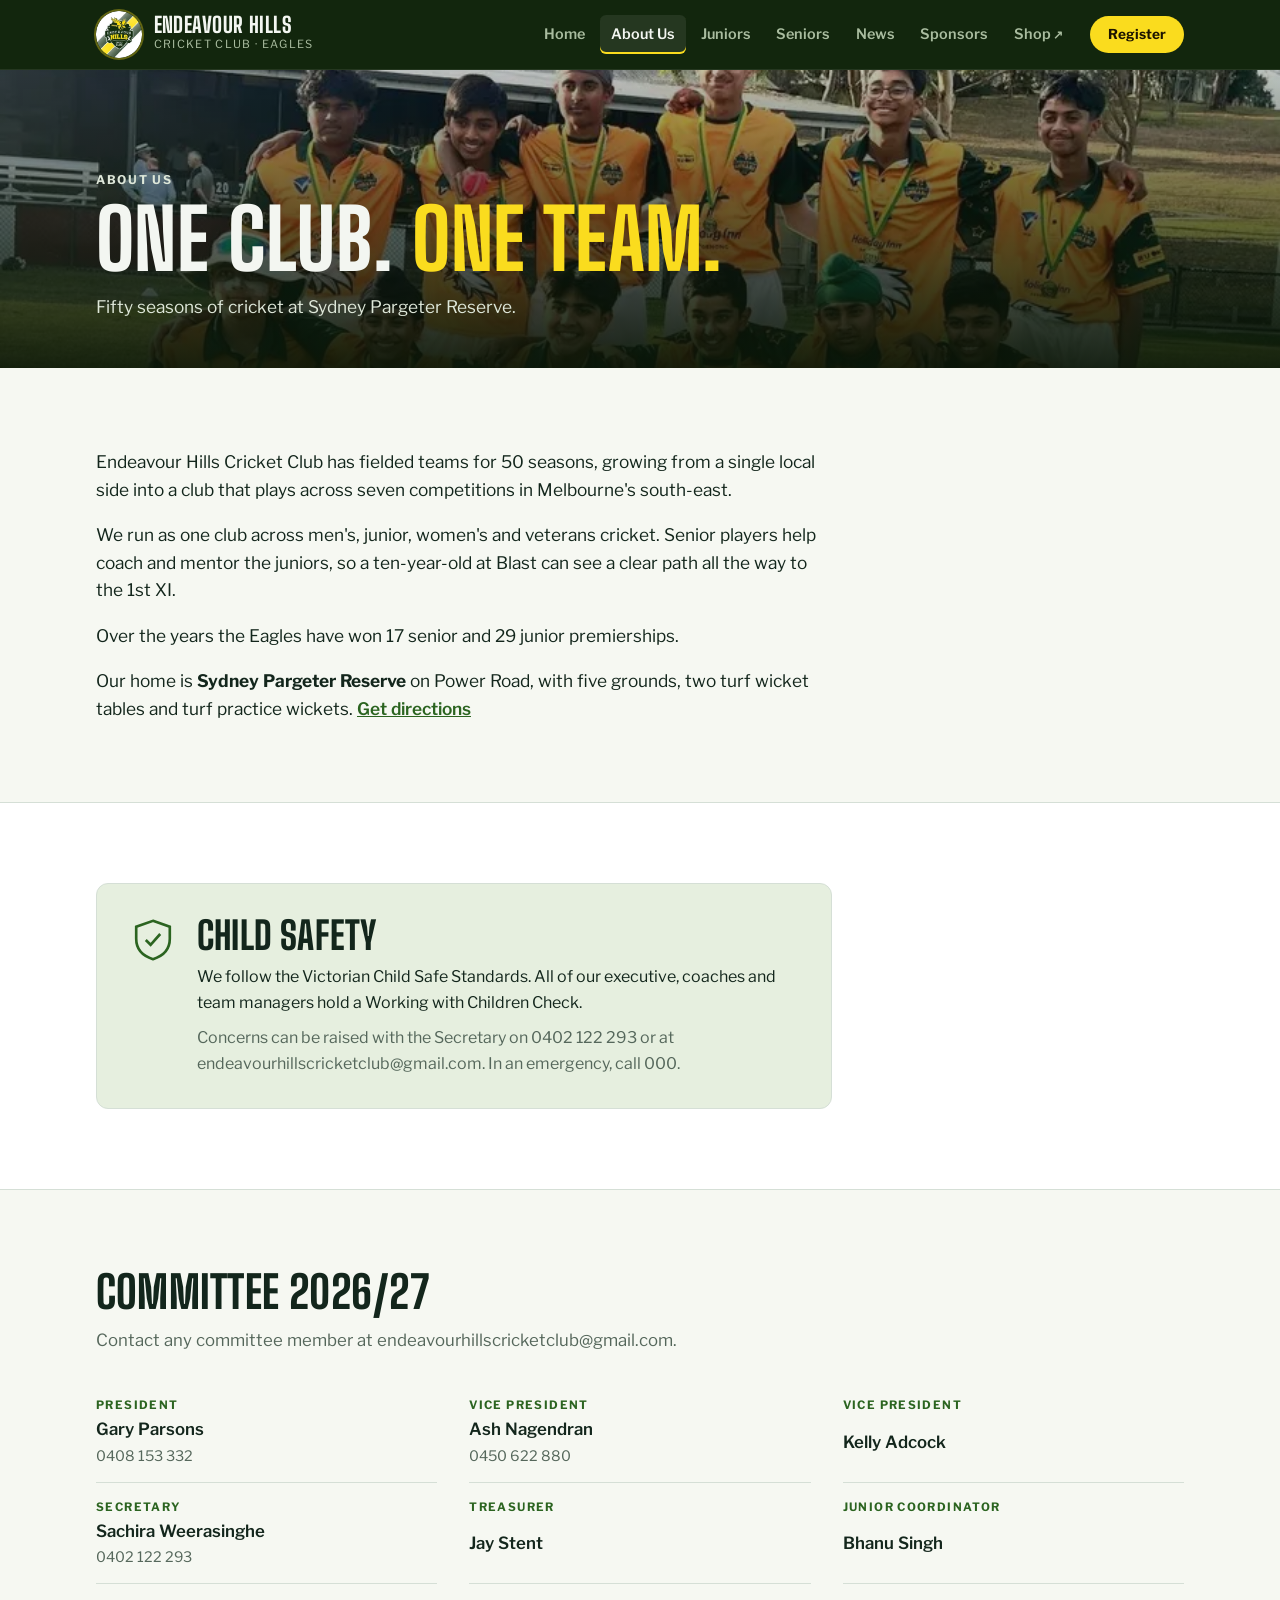
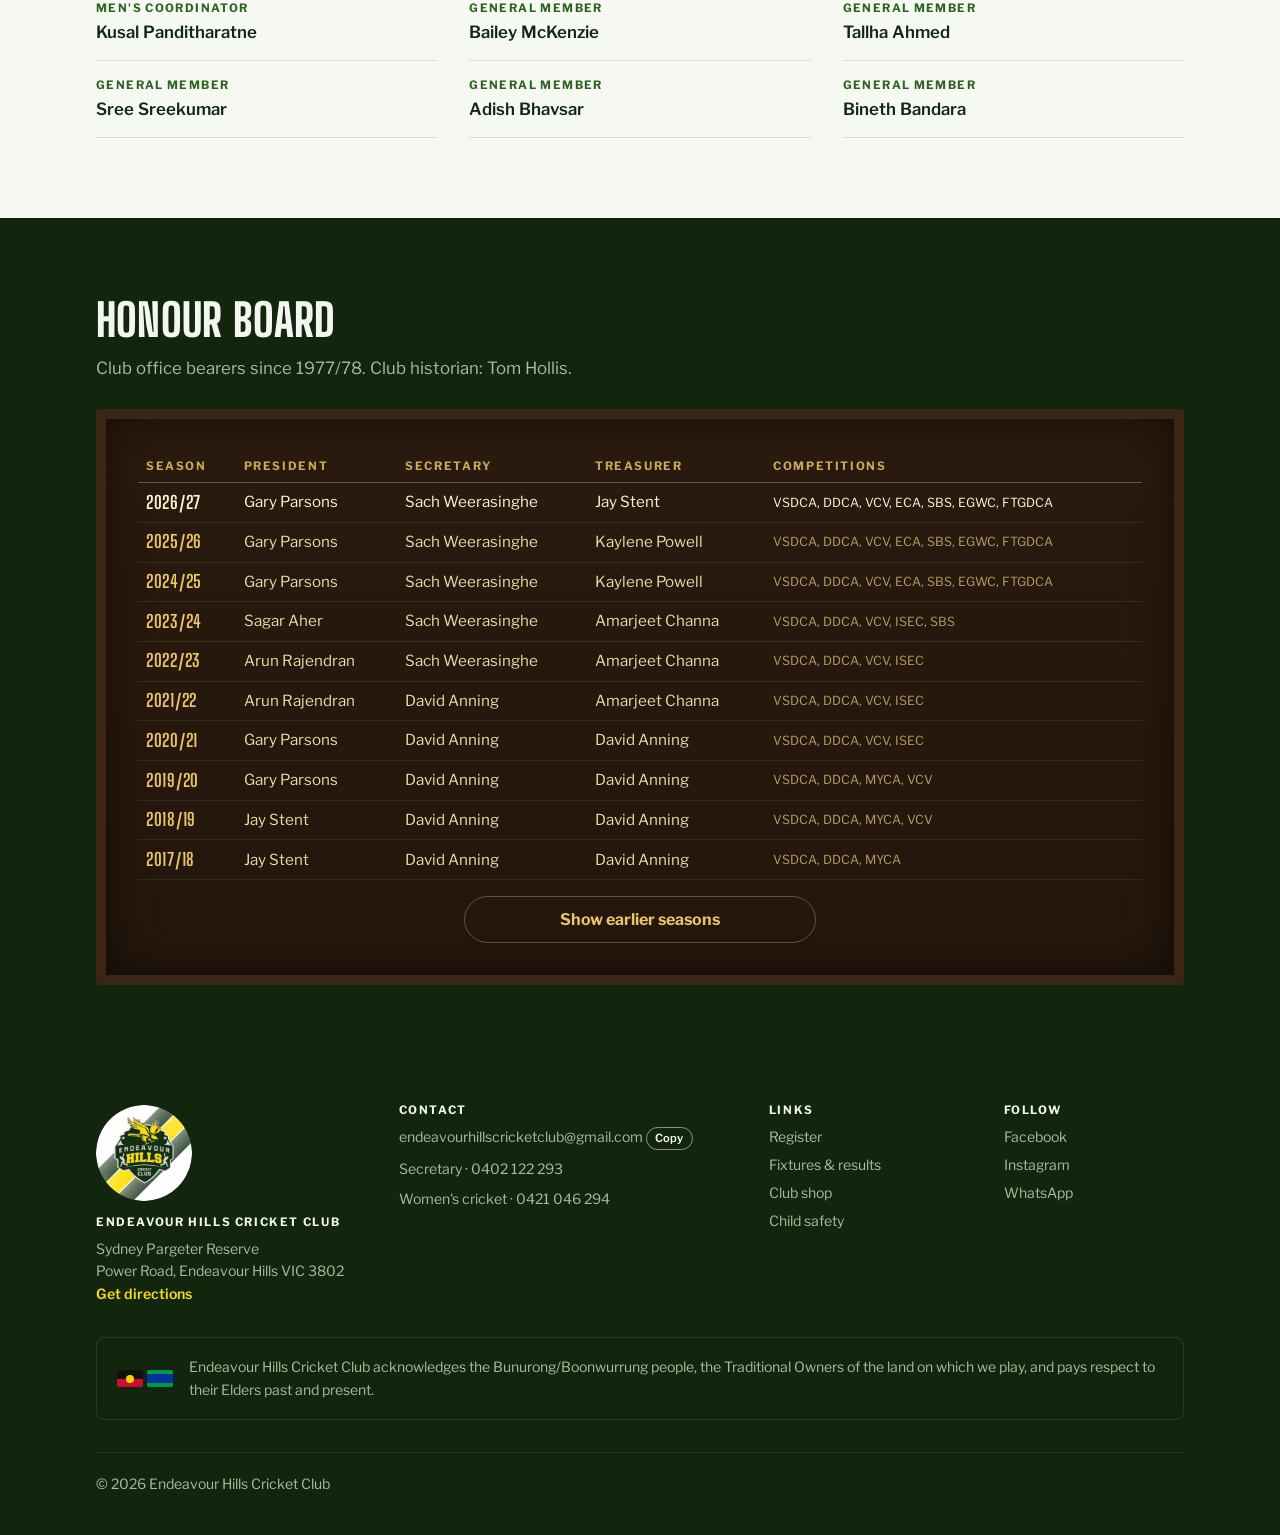
==== commit f420695a: "Add files via upload" ====
--- a/about.html
+++ b/about.html
@@ -42,75 +42,36 @@
   <div class="wrap">
     <p class="eyebrow">About us</p>
     <h1>One club. <em>One team.</em></h1>
-    <p>Fifty seasons of cricket at Sydney Pargeter Reserve, run by volunteers for players from under 10s to over 70s.</p>
-  </div>
-</section>
-<nav class="subnav" aria-label="On this page"><div class="wrap"><a href="#story">Our story</a><a href="#ground">Our ground</a><a href="#child-safe">Child safety</a><a href="#committee">Committee</a><a href="#history">Honour board</a></div></nav>
+    <p>Fifty seasons of cricket at Sydney Pargeter Reserve.</p>
+  </div>
+</section>
 
 <section id="story">
-  <div class="wrap about-grid">
-    <div class="prose">
-      <p class="eyebrow">Our story</p>
-      <h2>Fifty seasons of the Eagles</h2>
-      <p>Endeavour Hills Cricket Club has fielded teams for 50 seasons, growing from a single local side into a club that plays across seven competitions in Melbourne's south-east.</p>
-      <p>We run as one integrated club across men's, junior, women's and veterans cricket. Senior players help with junior coaching, match-day preparation and mentoring, so a ten-year-old at Blast can see a clear path all the way to the 1st XI.</p>
-      <p>Over the years the Eagles have won 17 senior and 29 junior premierships across the WGCA, DDCA, MYCA, the All Girls competition and the VSDCA.</p>
-    </div>
-    <div class="values">
-      <div class="value">
-        <svg viewBox="0 0 40 40" fill="none" stroke="currentColor" stroke-width="2.2" aria-hidden="true"><circle cx="14" cy="14" r="6"/><circle cx="28" cy="16" r="5"/><path d="M4 34c1-7 5-11 10-11s9 4 10 11M22 34c.7-5 3.3-8 7-8s6.3 3 7 8"/></svg>
-        <div><h3>Family club</h3><p>Parents play alongside their kids, and everyone from under 10s to over 70s shares the same clubrooms.</p></div>
-      </div>
-      <div class="value">
-        <svg viewBox="0 0 40 40" fill="none" stroke="currentColor" stroke-width="2.2" aria-hidden="true"><path d="M8 32 32 8M12 8h20v20"/></svg>
-        <div><h3>A clear pathway</h3><p>From Woolworths Cricket Blast to junior teams, the J.G. Craig Shield and our VSDCA XIs.</p></div>
-      </div>
-      <div class="value">
-        <svg viewBox="0 0 40 40" fill="none" stroke="currentColor" stroke-width="2.2" aria-hidden="true"><circle cx="20" cy="20" r="14"/><path d="M11 11c4 3 4 15 0 18M29 11c-4 3-4 15 0 18"/></svg>
-        <div><h3>Everyone welcome</h3><p>Players from many backgrounds and every skill level. Come for a hit, stay for the community.</p></div>
-      </div>
-    </div>
-  </div>
-</section>
-
-<section id="ground" class="dark-sec">
-  <div class="wrap">
-    <div class="intro2">
-      <div class="section-head" style="margin:0">
-        <p class="eyebrow">Our ground</p>
-        <h2>Sydney Pargeter Reserve</h2>
-      </div>
-      <p class="lede">Our home on Power Road, Endeavour Hills, is available to the club all year round.</p>
-    </div>
-    <div class="facility">
-      <div><b>5</b><span>grounds</span></div>
-      <div><b>2</b><span>turf wicket tables</span></div>
-      <div><b>Turf</b><span>practice wickets</span></div>
-    </div>
-    <div class="more-row"><a class="btn btn-gold" href="https://www.google.com/maps/search/?api=1&amp;query=Sydney+Pargeter+Reserve+Power+Road+Endeavour+Hills+VIC+3802">Directions <span class="arrow">→</span></a></div>
-  </div>
-</section>
-
-<section id="child-safe">
-  <div class="wrap">
+  <div class="wrap narrow prose3">
+    <p>Endeavour Hills Cricket Club has fielded teams for 50 seasons, growing from a single local side into a club that plays across seven competitions in Melbourne's south-east.</p>
+    <p>We run as one club across men's, junior, women's and veterans cricket. Senior players help coach and mentor the juniors, so a ten-year-old at Blast can see a clear path all the way to the 1st XI.</p>
+    <p>Over the years the Eagles have won 17 senior and 29 junior premierships.</p>
+    <p>Our home is <strong>Sydney Pargeter Reserve</strong> on Power Road, with five grounds, two turf wicket tables and turf practice wickets. <a href="https://www.google.com/maps/search/?api=1&amp;query=Sydney+Pargeter+Reserve+Power+Road+Endeavour+Hills+VIC+3802">Get directions</a></p>
+  </div>
+</section>
+
+<section id="child-safe" class="alt">
+  <div class="wrap narrow">
     <div class="safe">
       <svg viewBox="0 0 40 40" fill="none" stroke="currentColor" stroke-width="2.2" aria-hidden="true"><path d="M20 4 34 9v10c0 9-6 14.5-14 17C12 33.5 6 28 6 19V9Z"/><path d="m14 20 4 4 8-9"/></svg>
       <div>
         <h2>Child safety</h2>
-        <p>Endeavour Hills Cricket Club follows the 11 Victorian Child Safe Standards. All of our executive, coaches and team managers hold a Working with Children Check.</p>
-        <p>If you have a concern about the safety of a child at the club, contact the Secretary on 0402 122 293 or email endeavourhillscricketclub@gmail.com. In an emergency, call 000. <a href="https://www.vic.gov.au/child-safe-standards">About the Child Safe Standards</a></p>
-      </div>
-    </div>
-  </div>
-</section>
-
-<section id="committee" class="alt">
-  <div class="wrap">
-    <div class="section-head">
-      <p class="eyebrow">Committee 2026/27</p>
-      <h2>The people who run the club</h2>
-      <p class="lede">All committee members can be reached through the club email, <strong>endeavourhillscricketclub@gmail.com</strong>.</p>
-    </div>
+        <p>We follow the Victorian Child Safe Standards. All of our executive, coaches and team managers hold a Working with Children Check.</p>
+        <p>Concerns can be raised with the Secretary on 0402 122 293 or at endeavourhillscricketclub@gmail.com. In an emergency, call 000.</p>
+      </div>
+    </div>
+  </div>
+</section>
+
+<section id="committee">
+  <div class="wrap">
+    <h2 class="h-sec">Committee 2026/27</h2>
+    <p class="lede" style="margin-bottom:1.75rem">Contact any committee member at endeavourhillscricketclub@gmail.com.</p>
     <div class="committee">
       <div class="member"><span class="role">President</span><span class="name">Gary Parsons</span><span class="phone">0408 153 332</span></div>
       <div class="member"><span class="role">Vice President</span><span class="name">Ash Nagendran</span><span class="phone">0450 622 880</span></div>
@@ -130,13 +91,9 @@
 
 <section id="history" class="honour">
   <div class="wrap">
-    <div class="section-head">
-      <p class="eyebrow">Club history</p>
-      <h2>Honour board</h2>
-      <p class="lede">Fifty seasons of club office bearers, from the BPDCA in 1977/78 to today. Club historian: Tom Hollis.</p>
-    </div>
+    <h2 class="h-sec">Honour board</h2>
+    <p class="lede" style="margin-bottom:1.75rem">Club office bearers since 1977/78. Club historian: Tom Hollis.</p>
     <div class="board">
-      <p class="board-title">Endeavour Hills C.C.</p>
       <div class="board-scroll">
         <table>
           <thead><tr><th>Season</th><th>President</th><th>Secretary</th><th>Treasurer</th><th>Competitions</th></tr></thead>
@@ -155,7 +112,7 @@
         </table>
       </div>
       <details>
-        <summary>Show seasons 1977/78 to 2016/17</summary>
+        <summary>Show earlier seasons</summary>
         <div class="board-scroll">
           <table>
             <thead><tr><th>Season</th><th>President</th><th>Secretary</th><th>Treasurer</th><th>Competitions</th></tr></thead>
@@ -208,59 +165,38 @@
   </div>
 </section>
 
-<section id="contact" class="contact">
-  <div class="wrap contact-grid">
-    <div>
-      <p class="eyebrow">Find us</p>
-      <h2>Come down to the ground</h2>
-      <div class="ground">
-        <b>Sydney Pargeter Reserve</b>
-        <span>Power Road, Endeavour Hills VIC 3802</span>
-      </div>
-      <div class="hero-ctas">
-        <a class="btn btn-gold" href="https://www.google.com/maps/search/?api=1&amp;query=Sydney+Pargeter+Reserve+Power+Road+Endeavour+Hills+VIC+3802">Open in Google Maps <span class="arrow">→</span></a>
-      </div>
-    </div>
-    <div class="contact-list">
-      <div class="contact-item">
-        <span class="k">Email</span>
-        <span class="v"><span class="copy-src">endeavourhillscricketclub@gmail.com</span><button class="copy" type="button" data-copy="endeavourhillscricketclub@gmail.com">Copy</button></span>
-      </div>
-      <div class="contact-item"><span class="k">Secretary</span><span class="v">Sachira Weerasinghe · 0402 122 293</span></div>
-      <div class="contact-item"><span class="k">Women's cricket</span><span class="v">Andrew · 0421 046 294</span></div>
-      <div class="contact-item"><span class="k">WhatsApp</span><span class="v"><a href="https://wa.me/61422273621">+61 422 273 621</a></span></div>
-      <div class="contact-item"><span class="k">Follow</span><span class="v"><a href="https://www.facebook.com/EHCCEagles">Facebook</a> <a href="https://www.instagram.com/ehcc.eagles/">Instagram</a></span></div>
-    </div>
-  </div>
-</section>
 </main>
 
-<footer class="foot">
+<footer class="foot" id="contact">
   <div class="wrap">
     <div class="foot-grid">
       <div class="foot-club">
         <img class="foot-crest" src="images/logo-512.webp" alt="Endeavour Hills Cricket Club logo" width="96" height="96">
         <h4>Endeavour Hills Cricket Club</h4>
-        <p>Sydney Pargeter Reserve, Power Road,<br>Endeavour Hills VIC 3802</p>
-      </div>
-      <div>
-        <h4>Play</h4>
-        <ul><li><a href="juniors.html#blast">Woolworths Cricket Blast</a></li><li><a href="juniors.html">Juniors</a></li><li><a href="seniors.html">Men's cricket</a></li><li><a href="seniors.html#women">Women's cricket</a></li><li><a href="seniors.html#veterans">Veterans</a></li></ul>
-      </div>
-      <div>
-        <h4>Club</h4>
-        <ul><li><a href="about.html">About us</a></li><li><a href="about.html#committee">Committee</a></li><li><a href="about.html#history">Honour board</a></li><li><a href="about.html#child-safe">Child safety</a></li><li><a href="news.html">News</a></li><li><a href="sponsors.html">Sponsors</a></li></ul>
-      </div>
-      <div>
-        <h4>Connect</h4>
-        <ul><li><a href="https://www.playhq.com/cricket-australia/org/endeavour-hills-cricket-club/f1b54310">Register on PlayHQ</a></li><li><a href="https://www.playhq.com/cricket-australia/org/endeavour-hills-cricket-club/f1b54310">Fixtures &amp; results</a></li><li><a href="https://www.playhq.com/cricket-australia/org/endeavour-hills-cricket-club/f1b54310/shop">Club shop</a></li><li><a href="https://www.facebook.com/EHCCEagles">Facebook</a></li><li><a href="https://www.instagram.com/ehcc.eagles/">Instagram</a></li></ul>
+        <p>Sydney Pargeter Reserve<br>Power Road, Endeavour Hills VIC 3802<br><a class="u" href="https://www.google.com/maps/search/?api=1&amp;query=Sydney+Pargeter+Reserve+Power+Road+Endeavour+Hills+VIC+3802">Get directions</a></p>
+      </div>
+      <div>
+        <h4>Contact</h4>
+        <ul class="foot-contact">
+          <li><span class="copy-src">endeavourhillscricketclub@gmail.com</span> <button class="copy" type="button" data-copy="endeavourhillscricketclub@gmail.com">Copy</button></li>
+          <li>Secretary · 0402 122 293</li>
+          <li>Women's cricket · 0421 046 294</li>
+        </ul>
+      </div>
+      <div>
+        <h4>Links</h4>
+        <ul><li><a href="https://www.playhq.com/cricket-australia/org/endeavour-hills-cricket-club/f1b54310">Register</a></li><li><a href="https://www.playhq.com/cricket-australia/org/endeavour-hills-cricket-club/f1b54310">Fixtures &amp; results</a></li><li><a href="https://www.playhq.com/cricket-australia/org/endeavour-hills-cricket-club/f1b54310/shop">Club shop</a></li><li><a href="about.html#child-safe">Child safety</a></li></ul>
+      </div>
+      <div>
+        <h4>Follow</h4>
+        <ul><li><a href="https://www.facebook.com/EHCCEagles">Facebook</a></li><li><a href="https://www.instagram.com/ehcc.eagles/">Instagram</a></li><li><a href="https://wa.me/61422273621">WhatsApp</a></li></ul>
       </div>
     </div>
     <div class="ack">
       <div class="ack-flags" aria-hidden="true"><span class="ab"></span><span class="ts"></span></div>
       <p>Endeavour Hills Cricket Club acknowledges the Bunurong/Boonwurrung people, the Traditional Owners of the land on which we play, and pays respect to their Elders past and present.</p>
     </div>
-    <div class="foot-base"><span>© 2026 Endeavour Hills Cricket Club</span><span>Fixtures, results, registration and shop via PlayHQ</span></div>
+    <div class="foot-base"><span>© 2026 Endeavour Hills Cricket Club</span></div>
   </div>
 </footer>
 
--- a/styles.css
+++ b/styles.css
@@ -493,3 +493,53 @@
 .dark-sec { background: var(--board); color: var(--board-ink); }
 .dark-sec .eyebrow { color: var(--gold); }
 .dark-sec .lede, .dark-sec p { color: var(--board-dim); }
+
+/* =================== v3: simpler =================== */
+section { padding-block: clamp(3rem, 7vw, 5rem); }
+.narrow > * { max-width: 46rem; }
+.h-sec { margin-bottom: 1.25rem; }
+.h-sec + .lede { margin-top: -.5rem; }
+.h-row .h-sec { margin-bottom: 0; }
+.foot-grid { grid-template-columns: minmax(0, 1.2fr) minmax(0, 1.5fr) minmax(0, .9fr) minmax(0, .8fr); }
+@media (max-width: 760px) { .foot-grid { grid-template-columns: repeat(2, minmax(0, 1fr)); } .foot-grid > :nth-child(2) { grid-column: 1 / -1; } }
+.foot-contact li { overflow-wrap: anywhere; }
+@media (max-width: 520px) { .strip a:last-child:nth-child(odd) { grid-column: 1 / -1; } }
+.h-sec { font-size: clamp(2rem, 4.5vw, 2.8rem); text-transform: uppercase; }
+.h-row { display: flex; justify-content: space-between; align-items: baseline; gap: 1rem; flex-wrap: wrap; margin-bottom: 1.5rem; }
+.link-more { font-weight: 700; color: var(--green); text-decoration: none; }
+.link-more:hover { text-decoration: underline; }
+.hero3 { background: var(--board); color: var(--board-ink); padding-block: clamp(2.5rem, 6vw, 4.5rem); }
+.hero3-grid { display: grid; grid-template-columns: minmax(0, 1fr) minmax(0, 1fr); gap: clamp(2rem, 5vw, 4rem); align-items: center; }
+@media (max-width: 860px) { .hero3-grid { grid-template-columns: minmax(0, 1fr); } }
+.hero3 .eyebrow { color: var(--gold); }
+.hero3 h1 { font-size: clamp(3rem, 7vw, 5.2rem); text-transform: uppercase; line-height: .9; margin-top: .9rem; }
+.hero3 h1 em { font-style: normal; color: var(--gold); }
+.hero3 .sub { margin-top: 1.2rem; max-width: 30rem; font-size: 1.1rem; color: var(--board-dim); }
+.hero3-photo { margin: 0; border-radius: 10px; overflow: hidden; aspect-ratio: 4 / 3; max-width: 100%; }
+.hero3-photo img { width: 100%; height: 100%; object-fit: cover; display: block; }
+.scards { display: grid; grid-template-columns: repeat(3, minmax(0, 1fr)); gap: 1.25rem; }
+@media (max-width: 860px) { .scards { grid-template-columns: minmax(0, 1fr); } }
+.scard { display: grid; grid-template-rows: auto 1fr; border-radius: 10px; overflow: hidden; background: var(--surface); border: 1px solid var(--line); text-decoration: none; transition: border-color .15s ease, transform .15s ease; min-width: 0; }
+.scard:hover { border-color: var(--green); transform: translateY(-2px); }
+.scard-photo { display: block; aspect-ratio: 3 / 2; max-width: 100%; overflow: hidden; }
+.scard-photo img { width: 100%; height: 100%; object-fit: cover; display: block; }
+.scard-body { display: grid; gap: .45rem; padding: 1.2rem 1.3rem 1.4rem; }
+.scard-body b { font: 800 1.7rem/1 var(--f-display); text-transform: uppercase; }
+.scard-body span { color: var(--muted); font-size: .95rem; }
+.scard-body .more { color: var(--green); font-weight: 700; font-size: .92rem; margin-top: .2rem; }
+.prose3 { display: grid; gap: 1.1rem; font-size: 1.08rem; }
+.prose3 p { color: var(--ink); }
+.prose3 a, .safe a, .lede a, .foot a.u { color: var(--green); font-weight: 600; }
+.foot a.u { color: var(--gold); }
+ul.plain { list-style: none; padding: 0; margin: 0; display: grid; gap: .45rem; color: var(--muted); }
+ul.plain strong { color: var(--ink); }
+.caps { display: grid; grid-template-columns: repeat(2, minmax(0, 1fr)); gap: .5rem; }
+.cap { padding: .7rem .9rem; border: 1px solid var(--line); border-radius: 8px; display: grid; gap: .1rem; min-width: 0; }
+.cap span { font: 800 1.1rem/1 var(--f-display); text-transform: uppercase; color: var(--green); }
+.cap b { font-weight: 600; overflow-wrap: anywhere; }
+.foot-contact { gap: .5rem !important; }
+.foot .copy { padding: .3rem .55rem; font-size: .7rem; }
+.foot-base { justify-content: flex-start; }
+.split-body h2 { font-size: clamp(2rem, 4.5vw, 2.8rem); }
+.honour .lede { color: var(--board-dim); }
+.page-hero.photo { padding-block: clamp(3.5rem, 10vw, 6.5rem) clamp(2rem, 4vw, 3rem); }
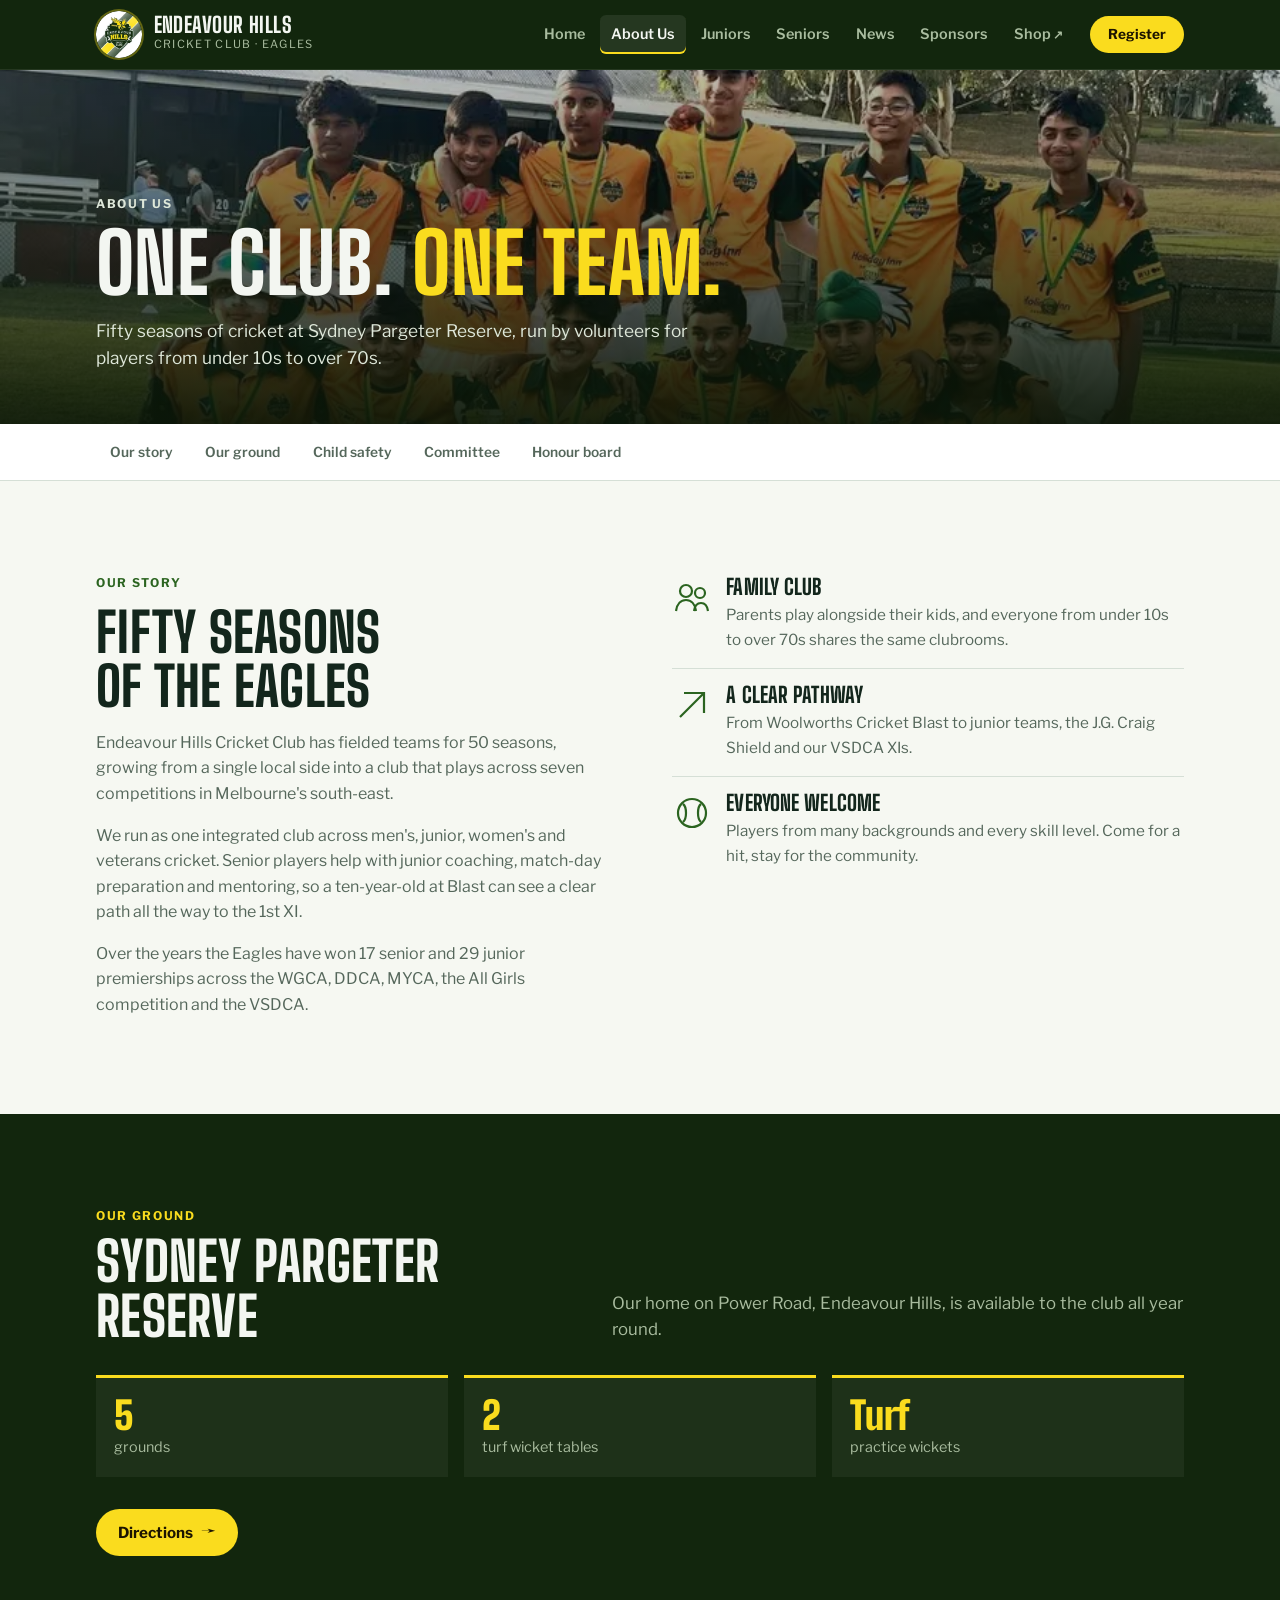
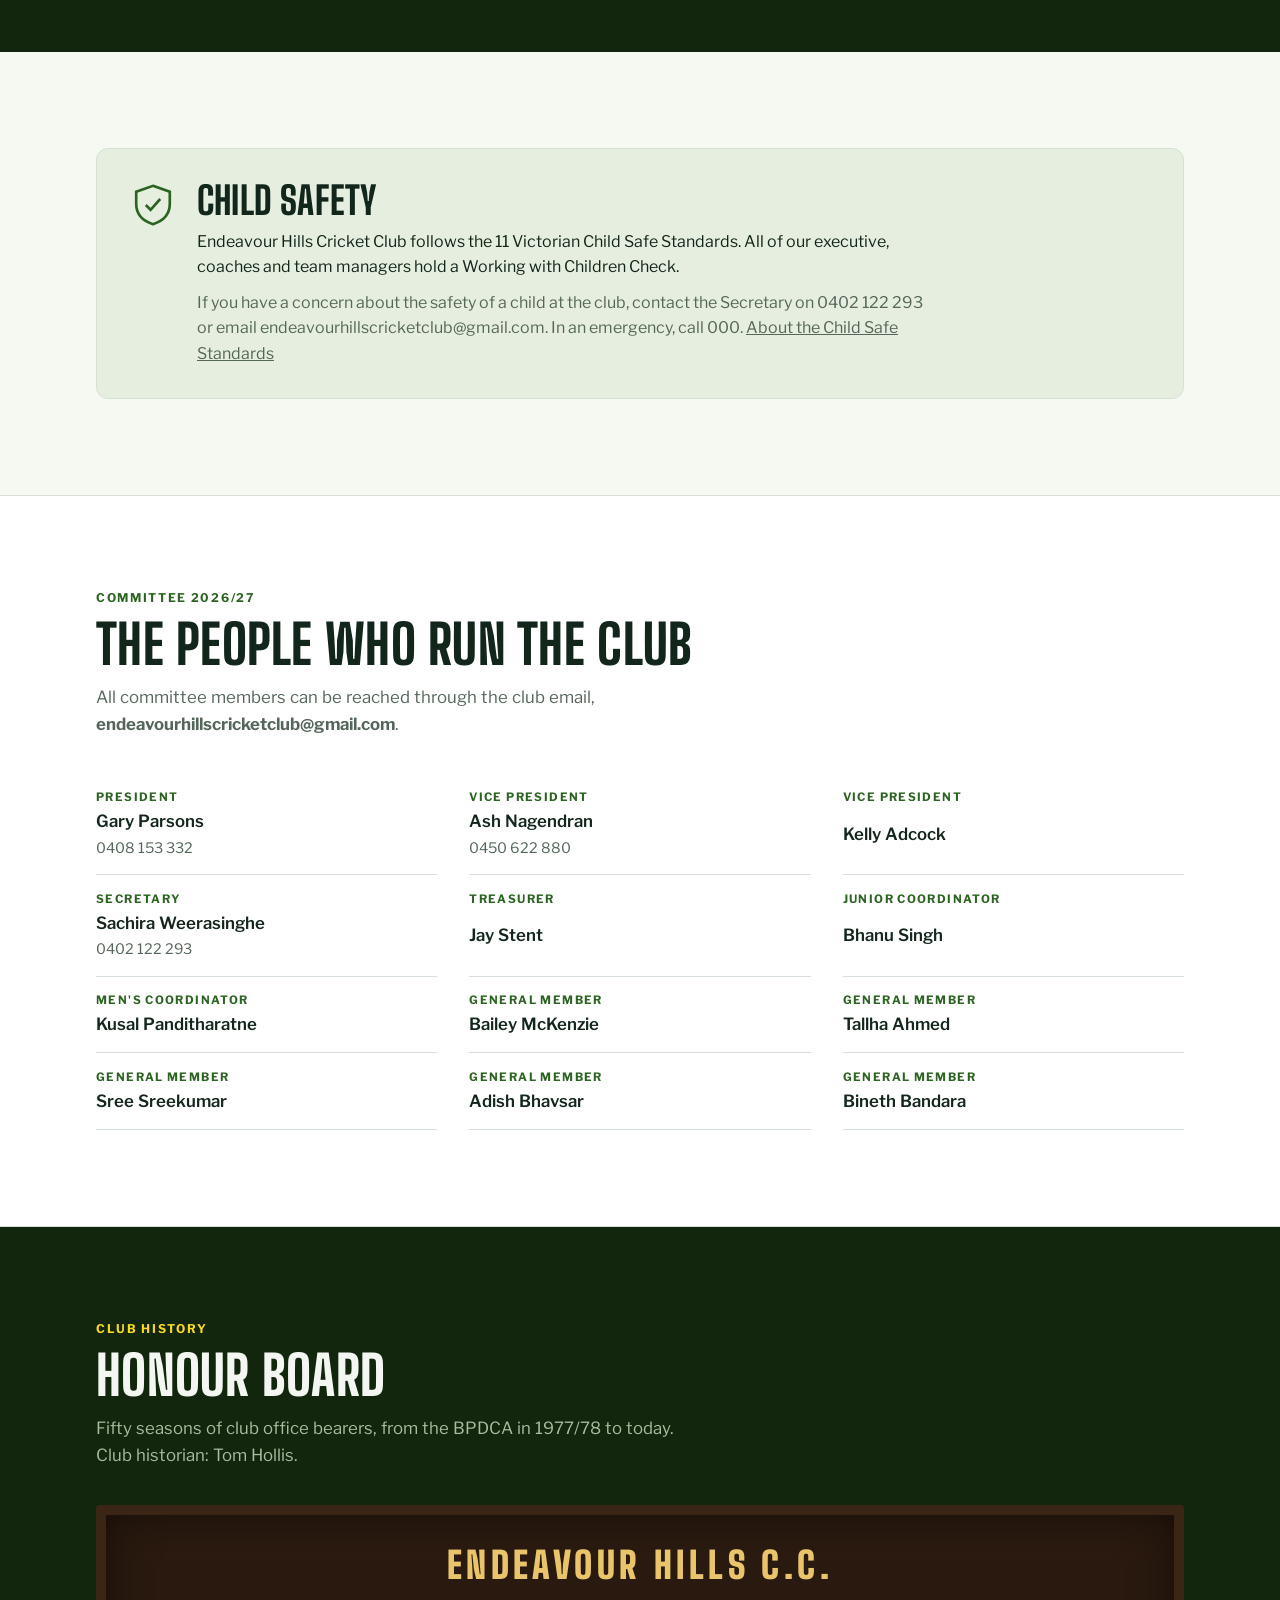
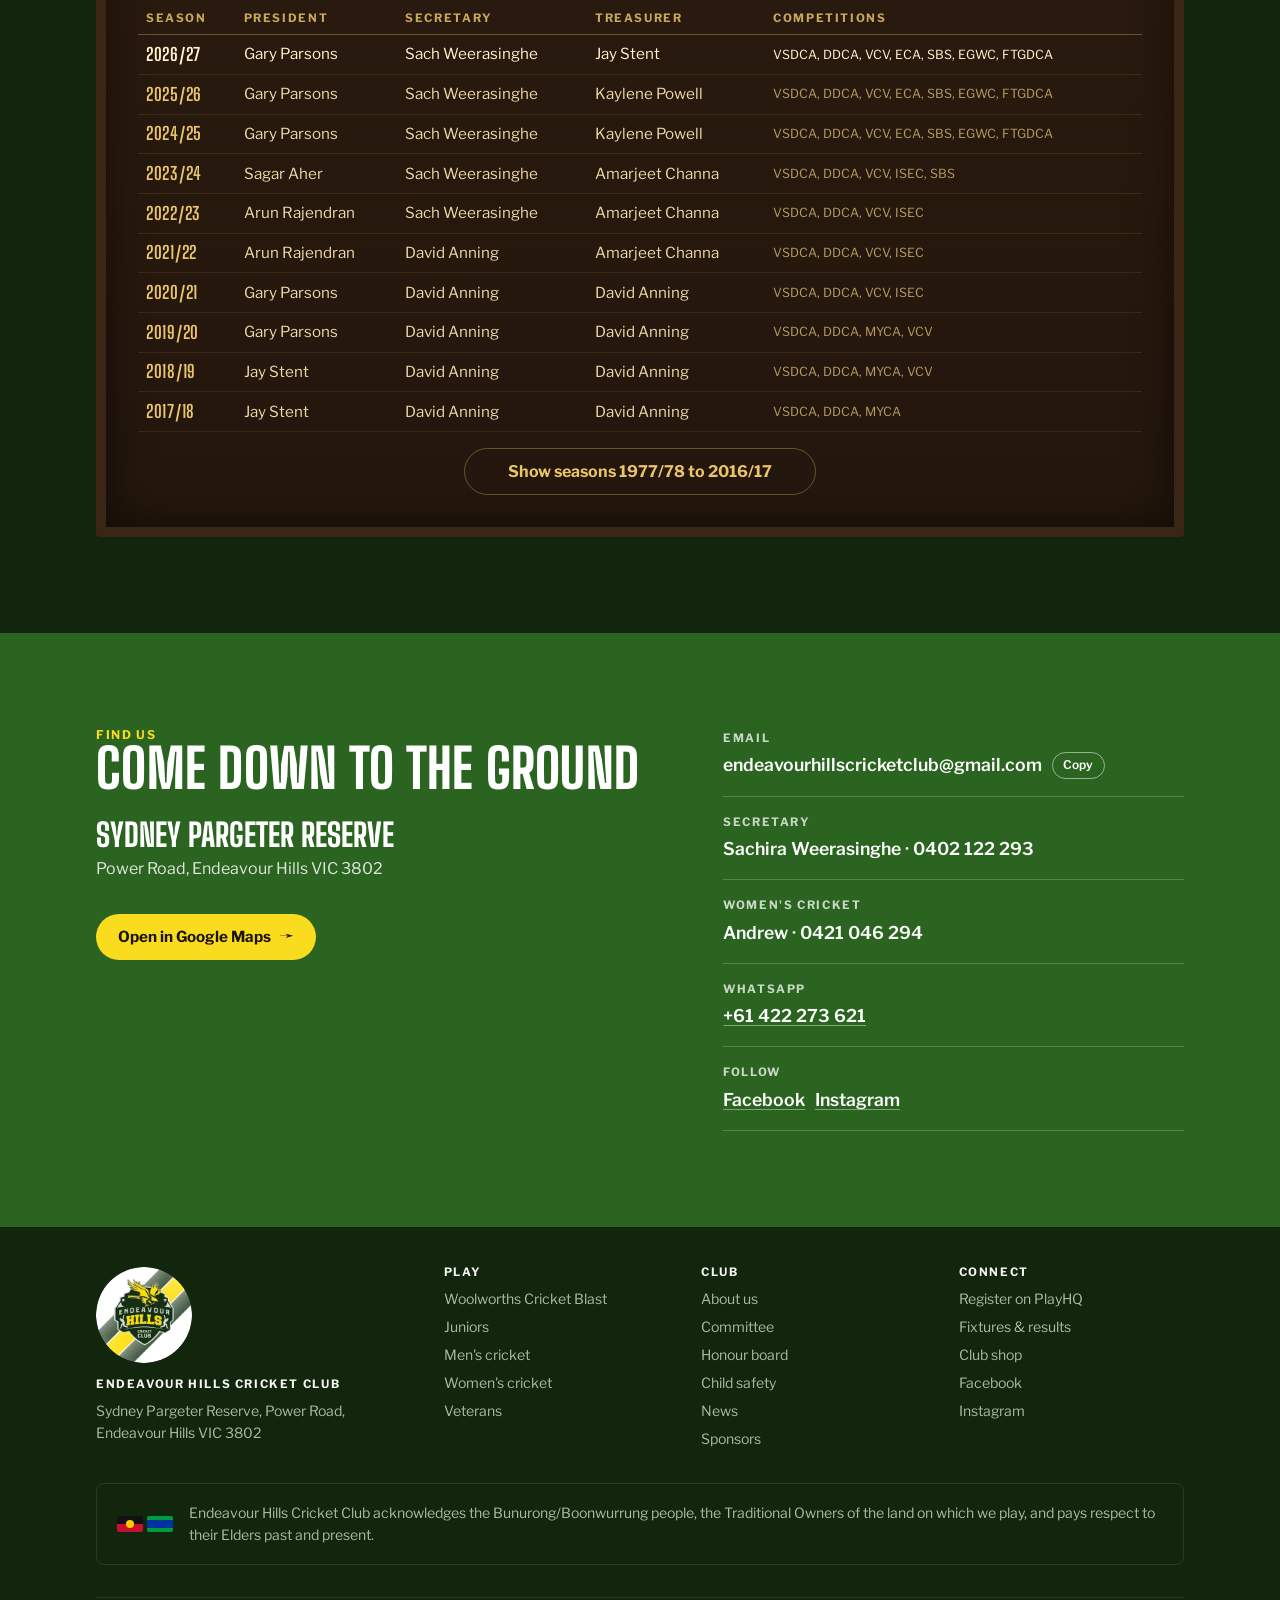
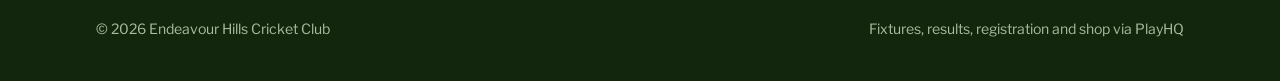
==== commit ac1aab47: "Add files via upload" ====
--- a/about.html
+++ b/about.html
@@ -42,36 +42,75 @@
   <div class="wrap">
     <p class="eyebrow">About us</p>
     <h1>One club. <em>One team.</em></h1>
-    <p>Fifty seasons of cricket at Sydney Pargeter Reserve.</p>
-  </div>
-</section>
+    <p>Fifty seasons of cricket at Sydney Pargeter Reserve, run by volunteers for players from under 10s to over 70s.</p>
+  </div>
+</section>
+<nav class="subnav" aria-label="On this page"><div class="wrap"><a href="#story">Our story</a><a href="#ground">Our ground</a><a href="#child-safe">Child safety</a><a href="#committee">Committee</a><a href="#history">Honour board</a></div></nav>
 
 <section id="story">
-  <div class="wrap narrow prose3">
-    <p>Endeavour Hills Cricket Club has fielded teams for 50 seasons, growing from a single local side into a club that plays across seven competitions in Melbourne's south-east.</p>
-    <p>We run as one club across men's, junior, women's and veterans cricket. Senior players help coach and mentor the juniors, so a ten-year-old at Blast can see a clear path all the way to the 1st XI.</p>
-    <p>Over the years the Eagles have won 17 senior and 29 junior premierships.</p>
-    <p>Our home is <strong>Sydney Pargeter Reserve</strong> on Power Road, with five grounds, two turf wicket tables and turf practice wickets. <a href="https://www.google.com/maps/search/?api=1&amp;query=Sydney+Pargeter+Reserve+Power+Road+Endeavour+Hills+VIC+3802">Get directions</a></p>
-  </div>
-</section>
-
-<section id="child-safe" class="alt">
-  <div class="wrap narrow">
+  <div class="wrap about-grid">
+    <div class="prose">
+      <p class="eyebrow">Our story</p>
+      <h2>Fifty seasons of the Eagles</h2>
+      <p>Endeavour Hills Cricket Club has fielded teams for 50 seasons, growing from a single local side into a club that plays across seven competitions in Melbourne's south-east.</p>
+      <p>We run as one integrated club across men's, junior, women's and veterans cricket. Senior players help with junior coaching, match-day preparation and mentoring, so a ten-year-old at Blast can see a clear path all the way to the 1st XI.</p>
+      <p>Over the years the Eagles have won 17 senior and 29 junior premierships across the WGCA, DDCA, MYCA, the All Girls competition and the VSDCA.</p>
+    </div>
+    <div class="values">
+      <div class="value">
+        <svg viewBox="0 0 40 40" fill="none" stroke="currentColor" stroke-width="2.2" aria-hidden="true"><circle cx="14" cy="14" r="6"/><circle cx="28" cy="16" r="5"/><path d="M4 34c1-7 5-11 10-11s9 4 10 11M22 34c.7-5 3.3-8 7-8s6.3 3 7 8"/></svg>
+        <div><h3>Family club</h3><p>Parents play alongside their kids, and everyone from under 10s to over 70s shares the same clubrooms.</p></div>
+      </div>
+      <div class="value">
+        <svg viewBox="0 0 40 40" fill="none" stroke="currentColor" stroke-width="2.2" aria-hidden="true"><path d="M8 32 32 8M12 8h20v20"/></svg>
+        <div><h3>A clear pathway</h3><p>From Woolworths Cricket Blast to junior teams, the J.G. Craig Shield and our VSDCA XIs.</p></div>
+      </div>
+      <div class="value">
+        <svg viewBox="0 0 40 40" fill="none" stroke="currentColor" stroke-width="2.2" aria-hidden="true"><circle cx="20" cy="20" r="14"/><path d="M11 11c4 3 4 15 0 18M29 11c-4 3-4 15 0 18"/></svg>
+        <div><h3>Everyone welcome</h3><p>Players from many backgrounds and every skill level. Come for a hit, stay for the community.</p></div>
+      </div>
+    </div>
+  </div>
+</section>
+
+<section id="ground" class="dark-sec">
+  <div class="wrap">
+    <div class="intro2">
+      <div class="section-head" style="margin:0">
+        <p class="eyebrow">Our ground</p>
+        <h2>Sydney Pargeter Reserve</h2>
+      </div>
+      <p class="lede">Our home on Power Road, Endeavour Hills, is available to the club all year round.</p>
+    </div>
+    <div class="facility">
+      <div><b>5</b><span>grounds</span></div>
+      <div><b>2</b><span>turf wicket tables</span></div>
+      <div><b>Turf</b><span>practice wickets</span></div>
+    </div>
+    <div class="more-row"><a class="btn btn-gold" href="https://www.google.com/maps/search/?api=1&amp;query=Sydney+Pargeter+Reserve+Power+Road+Endeavour+Hills+VIC+3802">Directions <span class="arrow">→</span></a></div>
+  </div>
+</section>
+
+<section id="child-safe">
+  <div class="wrap">
     <div class="safe">
       <svg viewBox="0 0 40 40" fill="none" stroke="currentColor" stroke-width="2.2" aria-hidden="true"><path d="M20 4 34 9v10c0 9-6 14.5-14 17C12 33.5 6 28 6 19V9Z"/><path d="m14 20 4 4 8-9"/></svg>
       <div>
         <h2>Child safety</h2>
-        <p>We follow the Victorian Child Safe Standards. All of our executive, coaches and team managers hold a Working with Children Check.</p>
-        <p>Concerns can be raised with the Secretary on 0402 122 293 or at endeavourhillscricketclub@gmail.com. In an emergency, call 000.</p>
-      </div>
-    </div>
-  </div>
-</section>
-
-<section id="committee">
-  <div class="wrap">
-    <h2 class="h-sec">Committee 2026/27</h2>
-    <p class="lede" style="margin-bottom:1.75rem">Contact any committee member at endeavourhillscricketclub@gmail.com.</p>
+        <p>Endeavour Hills Cricket Club follows the 11 Victorian Child Safe Standards. All of our executive, coaches and team managers hold a Working with Children Check.</p>
+        <p>If you have a concern about the safety of a child at the club, contact the Secretary on 0402 122 293 or email endeavourhillscricketclub@gmail.com. In an emergency, call 000. <a href="https://www.vic.gov.au/child-safe-standards">About the Child Safe Standards</a></p>
+      </div>
+    </div>
+  </div>
+</section>
+
+<section id="committee" class="alt">
+  <div class="wrap">
+    <div class="section-head">
+      <p class="eyebrow">Committee 2026/27</p>
+      <h2>The people who run the club</h2>
+      <p class="lede">All committee members can be reached through the club email, <strong>endeavourhillscricketclub@gmail.com</strong>.</p>
+    </div>
     <div class="committee">
       <div class="member"><span class="role">President</span><span class="name">Gary Parsons</span><span class="phone">0408 153 332</span></div>
       <div class="member"><span class="role">Vice President</span><span class="name">Ash Nagendran</span><span class="phone">0450 622 880</span></div>
@@ -91,9 +130,13 @@
 
 <section id="history" class="honour">
   <div class="wrap">
-    <h2 class="h-sec">Honour board</h2>
-    <p class="lede" style="margin-bottom:1.75rem">Club office bearers since 1977/78. Club historian: Tom Hollis.</p>
+    <div class="section-head">
+      <p class="eyebrow">Club history</p>
+      <h2>Honour board</h2>
+      <p class="lede">Fifty seasons of club office bearers, from the BPDCA in 1977/78 to today. Club historian: Tom Hollis.</p>
+    </div>
     <div class="board">
+      <p class="board-title">Endeavour Hills C.C.</p>
       <div class="board-scroll">
         <table>
           <thead><tr><th>Season</th><th>President</th><th>Secretary</th><th>Treasurer</th><th>Competitions</th></tr></thead>
@@ -112,7 +155,7 @@
         </table>
       </div>
       <details>
-        <summary>Show earlier seasons</summary>
+        <summary>Show seasons 1977/78 to 2016/17</summary>
         <div class="board-scroll">
           <table>
             <thead><tr><th>Season</th><th>President</th><th>Secretary</th><th>Treasurer</th><th>Competitions</th></tr></thead>
@@ -165,38 +208,59 @@
   </div>
 </section>
 
+<section id="contact" class="contact">
+  <div class="wrap contact-grid">
+    <div>
+      <p class="eyebrow">Find us</p>
+      <h2>Come down to the ground</h2>
+      <div class="ground">
+        <b>Sydney Pargeter Reserve</b>
+        <span>Power Road, Endeavour Hills VIC 3802</span>
+      </div>
+      <div class="hero-ctas">
+        <a class="btn btn-gold" href="https://www.google.com/maps/search/?api=1&amp;query=Sydney+Pargeter+Reserve+Power+Road+Endeavour+Hills+VIC+3802">Open in Google Maps <span class="arrow">→</span></a>
+      </div>
+    </div>
+    <div class="contact-list">
+      <div class="contact-item">
+        <span class="k">Email</span>
+        <span class="v"><span class="copy-src">endeavourhillscricketclub@gmail.com</span><button class="copy" type="button" data-copy="endeavourhillscricketclub@gmail.com">Copy</button></span>
+      </div>
+      <div class="contact-item"><span class="k">Secretary</span><span class="v">Sachira Weerasinghe · 0402 122 293</span></div>
+      <div class="contact-item"><span class="k">Women's cricket</span><span class="v">Andrew · 0421 046 294</span></div>
+      <div class="contact-item"><span class="k">WhatsApp</span><span class="v"><a href="https://wa.me/61422273621">+61 422 273 621</a></span></div>
+      <div class="contact-item"><span class="k">Follow</span><span class="v"><a href="https://www.facebook.com/EHCCEagles">Facebook</a> <a href="https://www.instagram.com/ehcc.eagles/">Instagram</a></span></div>
+    </div>
+  </div>
+</section>
 </main>
 
-<footer class="foot" id="contact">
+<footer class="foot">
   <div class="wrap">
     <div class="foot-grid">
       <div class="foot-club">
         <img class="foot-crest" src="images/logo-512.webp" alt="Endeavour Hills Cricket Club logo" width="96" height="96">
         <h4>Endeavour Hills Cricket Club</h4>
-        <p>Sydney Pargeter Reserve<br>Power Road, Endeavour Hills VIC 3802<br><a class="u" href="https://www.google.com/maps/search/?api=1&amp;query=Sydney+Pargeter+Reserve+Power+Road+Endeavour+Hills+VIC+3802">Get directions</a></p>
-      </div>
-      <div>
-        <h4>Contact</h4>
-        <ul class="foot-contact">
-          <li><span class="copy-src">endeavourhillscricketclub@gmail.com</span> <button class="copy" type="button" data-copy="endeavourhillscricketclub@gmail.com">Copy</button></li>
-          <li>Secretary · 0402 122 293</li>
-          <li>Women's cricket · 0421 046 294</li>
-        </ul>
-      </div>
-      <div>
-        <h4>Links</h4>
-        <ul><li><a href="https://www.playhq.com/cricket-australia/org/endeavour-hills-cricket-club/f1b54310">Register</a></li><li><a href="https://www.playhq.com/cricket-australia/org/endeavour-hills-cricket-club/f1b54310">Fixtures &amp; results</a></li><li><a href="https://www.playhq.com/cricket-australia/org/endeavour-hills-cricket-club/f1b54310/shop">Club shop</a></li><li><a href="about.html#child-safe">Child safety</a></li></ul>
-      </div>
-      <div>
-        <h4>Follow</h4>
-        <ul><li><a href="https://www.facebook.com/EHCCEagles">Facebook</a></li><li><a href="https://www.instagram.com/ehcc.eagles/">Instagram</a></li><li><a href="https://wa.me/61422273621">WhatsApp</a></li></ul>
+        <p>Sydney Pargeter Reserve, Power Road,<br>Endeavour Hills VIC 3802</p>
+      </div>
+      <div>
+        <h4>Play</h4>
+        <ul><li><a href="juniors.html#blast">Woolworths Cricket Blast</a></li><li><a href="juniors.html">Juniors</a></li><li><a href="seniors.html">Men's cricket</a></li><li><a href="seniors.html#women">Women's cricket</a></li><li><a href="seniors.html#veterans">Veterans</a></li></ul>
+      </div>
+      <div>
+        <h4>Club</h4>
+        <ul><li><a href="about.html">About us</a></li><li><a href="about.html#committee">Committee</a></li><li><a href="about.html#history">Honour board</a></li><li><a href="about.html#child-safe">Child safety</a></li><li><a href="news.html">News</a></li><li><a href="sponsors.html">Sponsors</a></li></ul>
+      </div>
+      <div>
+        <h4>Connect</h4>
+        <ul><li><a href="https://www.playhq.com/cricket-australia/org/endeavour-hills-cricket-club/f1b54310">Register on PlayHQ</a></li><li><a href="https://www.playhq.com/cricket-australia/org/endeavour-hills-cricket-club/f1b54310">Fixtures &amp; results</a></li><li><a href="https://www.playhq.com/cricket-australia/org/endeavour-hills-cricket-club/f1b54310/shop">Club shop</a></li><li><a href="https://www.facebook.com/EHCCEagles">Facebook</a></li><li><a href="https://www.instagram.com/ehcc.eagles/">Instagram</a></li></ul>
       </div>
     </div>
     <div class="ack">
       <div class="ack-flags" aria-hidden="true"><span class="ab"></span><span class="ts"></span></div>
       <p>Endeavour Hills Cricket Club acknowledges the Bunurong/Boonwurrung people, the Traditional Owners of the land on which we play, and pays respect to their Elders past and present.</p>
     </div>
-    <div class="foot-base"><span>© 2026 Endeavour Hills Cricket Club</span></div>
+    <div class="foot-base"><span>© 2026 Endeavour Hills Cricket Club</span><span>Fixtures, results, registration and shop via PlayHQ</span></div>
   </div>
 </footer>
 
--- a/styles.css
+++ b/styles.css
@@ -493,53 +493,3 @@
 .dark-sec { background: var(--board); color: var(--board-ink); }
 .dark-sec .eyebrow { color: var(--gold); }
 .dark-sec .lede, .dark-sec p { color: var(--board-dim); }
-
-/* =================== v3: simpler =================== */
-section { padding-block: clamp(3rem, 7vw, 5rem); }
-.narrow > * { max-width: 46rem; }
-.h-sec { margin-bottom: 1.25rem; }
-.h-sec + .lede { margin-top: -.5rem; }
-.h-row .h-sec { margin-bottom: 0; }
-.foot-grid { grid-template-columns: minmax(0, 1.2fr) minmax(0, 1.5fr) minmax(0, .9fr) minmax(0, .8fr); }
-@media (max-width: 760px) { .foot-grid { grid-template-columns: repeat(2, minmax(0, 1fr)); } .foot-grid > :nth-child(2) { grid-column: 1 / -1; } }
-.foot-contact li { overflow-wrap: anywhere; }
-@media (max-width: 520px) { .strip a:last-child:nth-child(odd) { grid-column: 1 / -1; } }
-.h-sec { font-size: clamp(2rem, 4.5vw, 2.8rem); text-transform: uppercase; }
-.h-row { display: flex; justify-content: space-between; align-items: baseline; gap: 1rem; flex-wrap: wrap; margin-bottom: 1.5rem; }
-.link-more { font-weight: 700; color: var(--green); text-decoration: none; }
-.link-more:hover { text-decoration: underline; }
-.hero3 { background: var(--board); color: var(--board-ink); padding-block: clamp(2.5rem, 6vw, 4.5rem); }
-.hero3-grid { display: grid; grid-template-columns: minmax(0, 1fr) minmax(0, 1fr); gap: clamp(2rem, 5vw, 4rem); align-items: center; }
-@media (max-width: 860px) { .hero3-grid { grid-template-columns: minmax(0, 1fr); } }
-.hero3 .eyebrow { color: var(--gold); }
-.hero3 h1 { font-size: clamp(3rem, 7vw, 5.2rem); text-transform: uppercase; line-height: .9; margin-top: .9rem; }
-.hero3 h1 em { font-style: normal; color: var(--gold); }
-.hero3 .sub { margin-top: 1.2rem; max-width: 30rem; font-size: 1.1rem; color: var(--board-dim); }
-.hero3-photo { margin: 0; border-radius: 10px; overflow: hidden; aspect-ratio: 4 / 3; max-width: 100%; }
-.hero3-photo img { width: 100%; height: 100%; object-fit: cover; display: block; }
-.scards { display: grid; grid-template-columns: repeat(3, minmax(0, 1fr)); gap: 1.25rem; }
-@media (max-width: 860px) { .scards { grid-template-columns: minmax(0, 1fr); } }
-.scard { display: grid; grid-template-rows: auto 1fr; border-radius: 10px; overflow: hidden; background: var(--surface); border: 1px solid var(--line); text-decoration: none; transition: border-color .15s ease, transform .15s ease; min-width: 0; }
-.scard:hover { border-color: var(--green); transform: translateY(-2px); }
-.scard-photo { display: block; aspect-ratio: 3 / 2; max-width: 100%; overflow: hidden; }
-.scard-photo img { width: 100%; height: 100%; object-fit: cover; display: block; }
-.scard-body { display: grid; gap: .45rem; padding: 1.2rem 1.3rem 1.4rem; }
-.scard-body b { font: 800 1.7rem/1 var(--f-display); text-transform: uppercase; }
-.scard-body span { color: var(--muted); font-size: .95rem; }
-.scard-body .more { color: var(--green); font-weight: 700; font-size: .92rem; margin-top: .2rem; }
-.prose3 { display: grid; gap: 1.1rem; font-size: 1.08rem; }
-.prose3 p { color: var(--ink); }
-.prose3 a, .safe a, .lede a, .foot a.u { color: var(--green); font-weight: 600; }
-.foot a.u { color: var(--gold); }
-ul.plain { list-style: none; padding: 0; margin: 0; display: grid; gap: .45rem; color: var(--muted); }
-ul.plain strong { color: var(--ink); }
-.caps { display: grid; grid-template-columns: repeat(2, minmax(0, 1fr)); gap: .5rem; }
-.cap { padding: .7rem .9rem; border: 1px solid var(--line); border-radius: 8px; display: grid; gap: .1rem; min-width: 0; }
-.cap span { font: 800 1.1rem/1 var(--f-display); text-transform: uppercase; color: var(--green); }
-.cap b { font-weight: 600; overflow-wrap: anywhere; }
-.foot-contact { gap: .5rem !important; }
-.foot .copy { padding: .3rem .55rem; font-size: .7rem; }
-.foot-base { justify-content: flex-start; }
-.split-body h2 { font-size: clamp(2rem, 4.5vw, 2.8rem); }
-.honour .lede { color: var(--board-dim); }
-.page-hero.photo { padding-block: clamp(3.5rem, 10vw, 6.5rem) clamp(2rem, 4vw, 3rem); }
